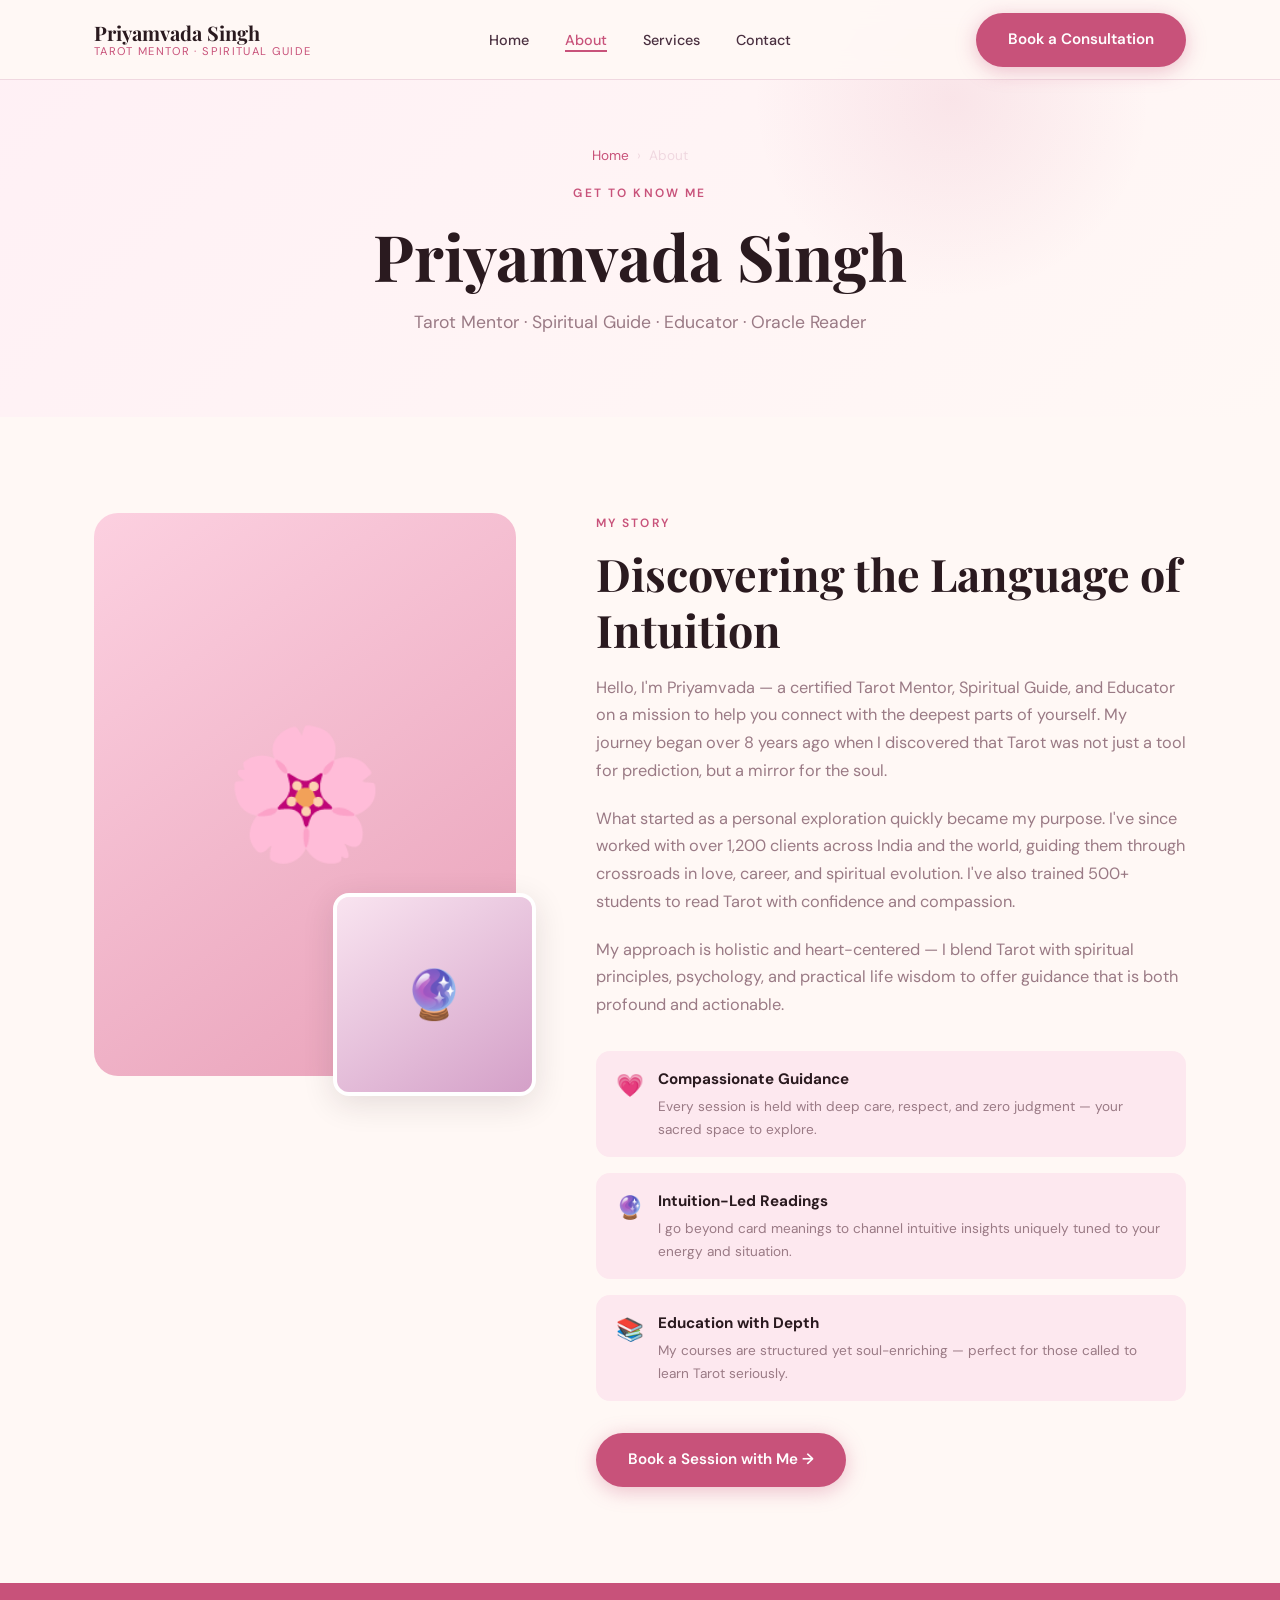
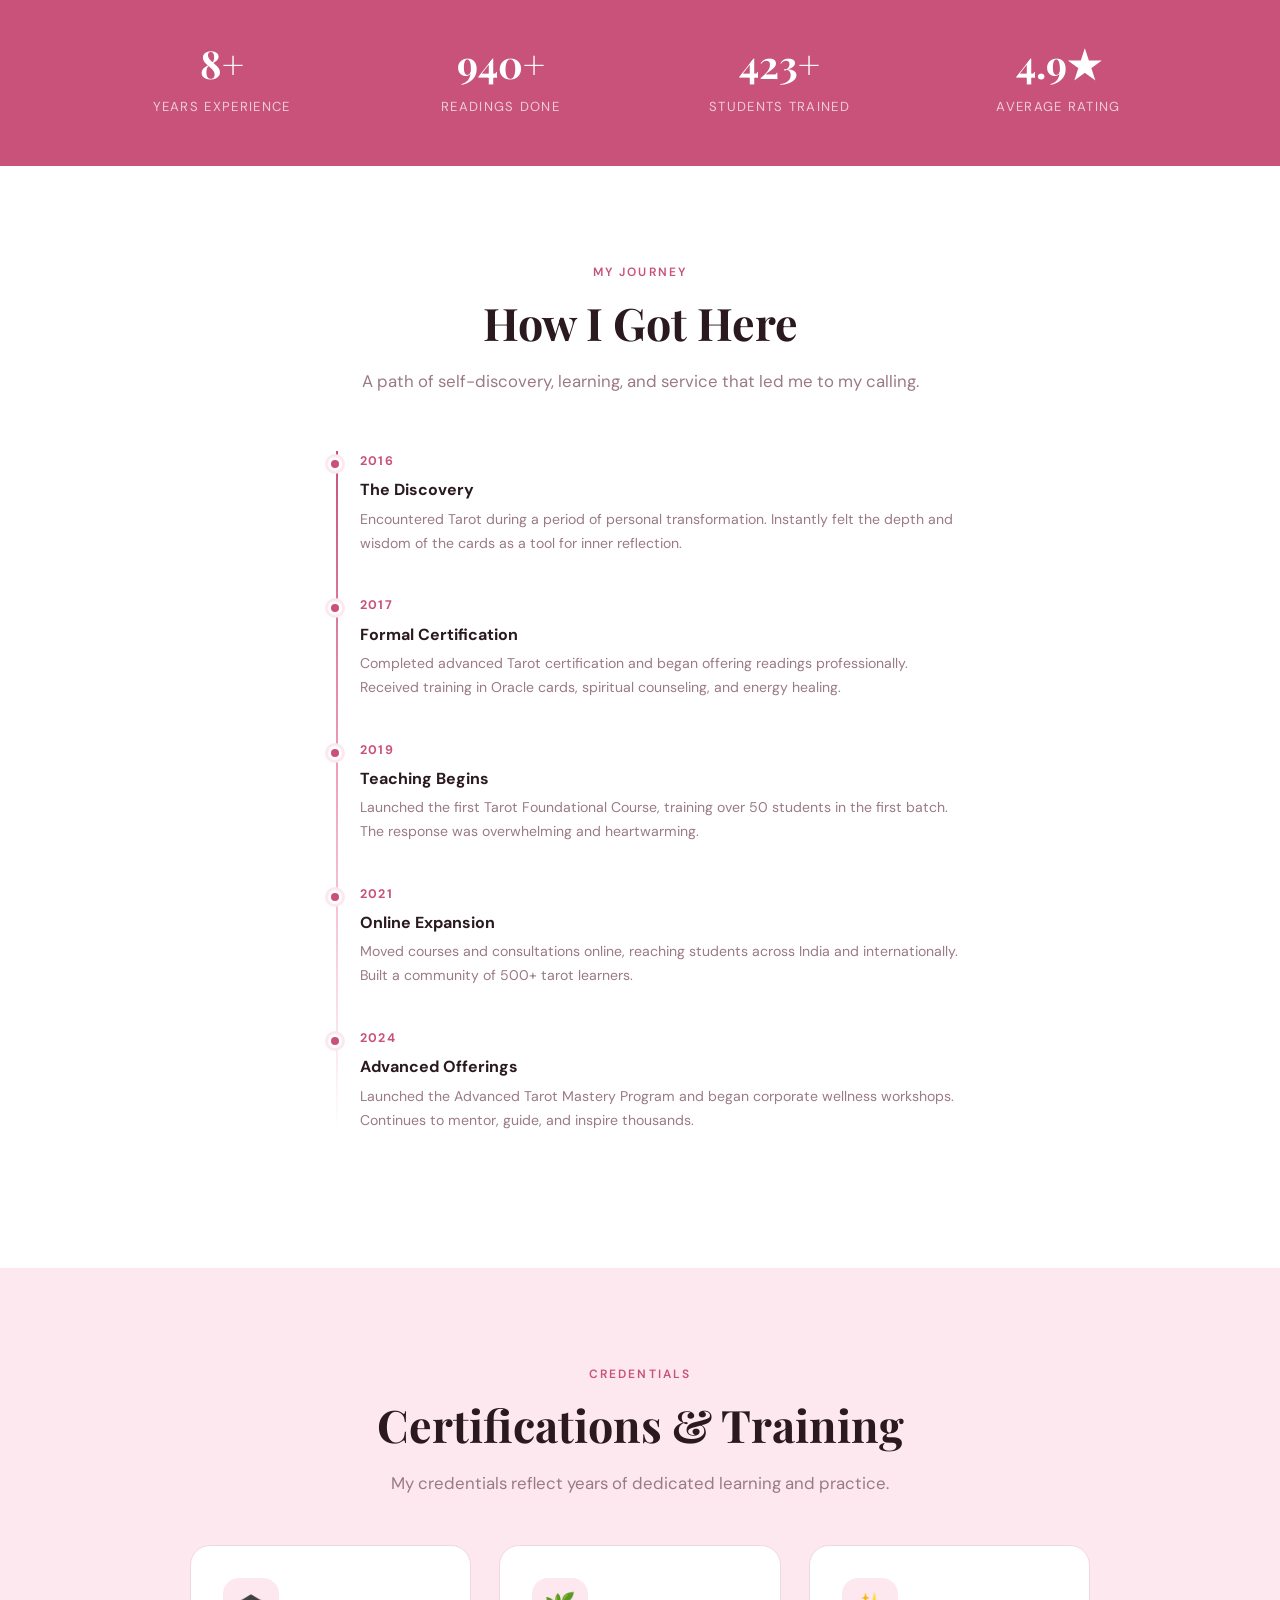
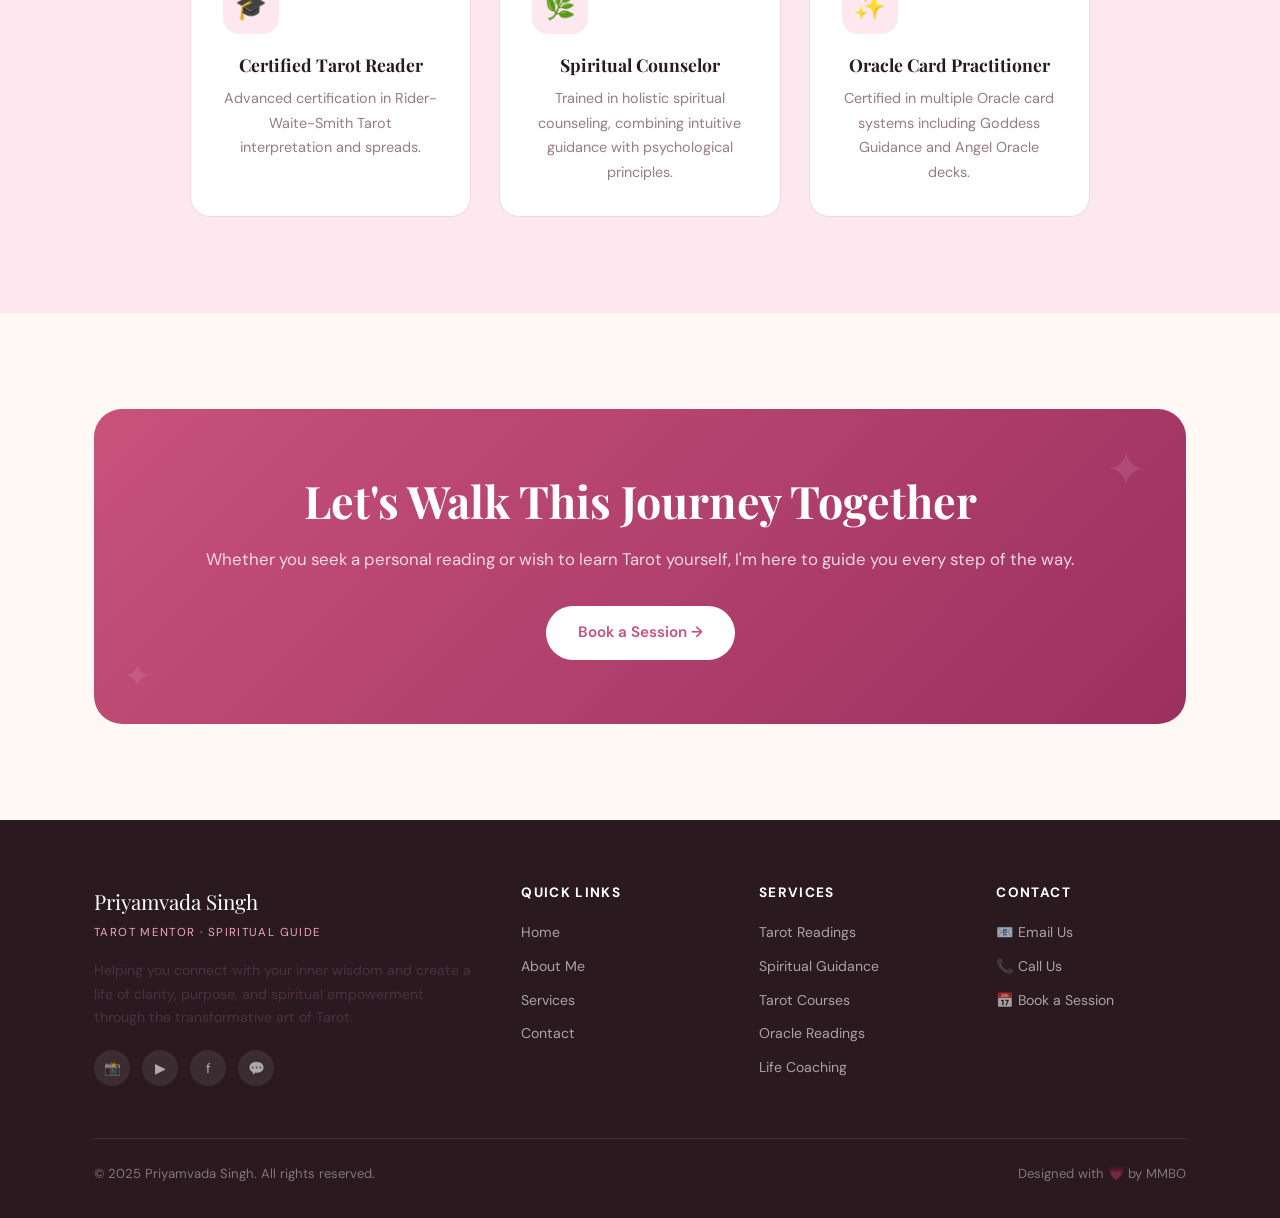
==== about.html @ e2b1d57c "first commit" ====
<!DOCTYPE html>
<html lang="en">
<head>
  <meta charset="UTF-8" />
  <meta name="viewport" content="width=device-width, initial-scale=1.0" />
  <title>About | Priyamvada Singh</title>
  <meta name="description" content="Learn about Priyamvada Singh — Tarot Mentor, Spiritual Guide, and Educator with 8+ years of experience." />
  <link rel="stylesheet" href="css/style.css" />
</head>
<body>

<!-- NAVBAR -->
<nav class="navbar">
  <div class="container">
    <div class="nav-inner">
      <a href="index.html" class="nav-logo">
        <span class="logo-name">Priyamvada Singh</span>
        <span class="logo-tagline">Tarot Mentor · Spiritual Guide</span>
      </a>
      <ul class="nav-links">
        <li><a href="index.html">Home</a></li>
        <li><a href="about.html" class="active">About</a></li>
        <li><a href="services.html">Services</a></li>
        <li><a href="contact.html">Contact</a></li>
      </ul>
      <a href="contact.html" class="btn btn-primary nav-cta">Book a Consultation</a>
      <button class="hamburger" aria-label="Menu">
        <span></span><span></span><span></span>
      </button>
    </div>
  </div>
</nav>

<!-- PAGE HERO -->
<section class="page-hero">
  <div class="container">
    <div class="breadcrumb">
      <a href="index.html">Home</a>
      <span>›</span>
      <span>About</span>
    </div>
    <span class="eyebrow">Get to Know Me</span>
    <h1>Priyamvada Singh</h1>
    <p style="color:var(--text-muted);font-size:1.1rem;max-width:520px;margin:12px auto 0;">Tarot Mentor · Spiritual Guide · Educator · Oracle Reader</p>
  </div>
</section>

<!-- ABOUT INTRO -->
<section class="section-pad">
  <div class="container">
    <div class="about-intro-grid">
      <div class="about-img-stack">
        <div class="about-img-big">
          <div style="width:100%;height:100%;background:linear-gradient(145deg,#fcd0e0,#e8a0b8);display:flex;align-items:center;justify-content:center;font-size:8rem;">🌸</div>
        </div>
        <div class="about-img-sm">
          <div style="width:100%;height:100%;background:linear-gradient(145deg,#f9e4f0,#d4a0c8);display:flex;align-items:center;justify-content:center;font-size:3rem;">🔮</div>
        </div>
      </div>
      <div class="about-intro-content">
        <span class="eyebrow">My Story</span>
        <h2 class="section-title">Discovering the Language of Intuition</h2>
        <p>Hello, I'm Priyamvada — a certified Tarot Mentor, Spiritual Guide, and Educator on a mission to help you connect with the deepest parts of yourself. My journey began over 8 years ago when I discovered that Tarot was not just a tool for prediction, but a mirror for the soul.</p>
        <p>What started as a personal exploration quickly became my purpose. I've since worked with over 1,200 clients across India and the world, guiding them through crossroads in love, career, and spiritual evolution. I've also trained 500+ students to read Tarot with confidence and compassion.</p>
        <p>My approach is holistic and heart-centered — I blend Tarot with spiritual principles, psychology, and practical life wisdom to offer guidance that is both profound and actionable.</p>
        <div class="values-list">
          <div class="value-item">
            <div class="value-icon">💗</div>
            <div>
              <div class="value-title">Compassionate Guidance</div>
              <div class="value-desc">Every session is held with deep care, respect, and zero judgment — your sacred space to explore.</div>
            </div>
          </div>
          <div class="value-item">
            <div class="value-icon">🔮</div>
            <div>
              <div class="value-title">Intuition-Led Readings</div>
              <div class="value-desc">I go beyond card meanings to channel intuitive insights uniquely tuned to your energy and situation.</div>
            </div>
          </div>
          <div class="value-item">
            <div class="value-icon">📚</div>
            <div>
              <div class="value-title">Education with Depth</div>
              <div class="value-desc">My courses are structured yet soul-enriching — perfect for those called to learn Tarot seriously.</div>
            </div>
          </div>
        </div>
        <a href="contact.html" class="btn btn-primary">Book a Session with Me →</a>
      </div>
    </div>
  </div>
</section>

<!-- STATS -->
<section class="section-pad-sm" style="background:var(--rose);padding:48px 0;">
  <div class="container">
    <div style="display:grid;grid-template-columns:repeat(4,1fr);gap:24px;text-align:center;">
      <div>
        <div style="font-family:'Playfair Display',serif;font-size:2.4rem;font-weight:700;color:#fff;"><span data-target="8" data-suffix="+">8+</span></div>
        <div style="font-size:0.82rem;letter-spacing:0.1em;text-transform:uppercase;color:rgba(255,255,255,0.7);">Years Experience</div>
      </div>
      <div>
        <div style="font-family:'Playfair Display',serif;font-size:2.4rem;font-weight:700;color:#fff;"><span data-target="1200" data-suffix="+">1200+</span></div>
        <div style="font-size:0.82rem;letter-spacing:0.1em;text-transform:uppercase;color:rgba(255,255,255,0.7);">Readings Done</div>
      </div>
      <div>
        <div style="font-family:'Playfair Display',serif;font-size:2.4rem;font-weight:700;color:#fff;"><span data-target="500" data-suffix="+">500+</span></div>
        <div style="font-size:0.82rem;letter-spacing:0.1em;text-transform:uppercase;color:rgba(255,255,255,0.7);">Students Trained</div>
      </div>
      <div>
        <div style="font-family:'Playfair Display',serif;font-size:2.4rem;font-weight:700;color:#fff;"><span data-target="4" data-suffix=".9★">4.9★</span></div>
        <div style="font-size:0.82rem;letter-spacing:0.1em;text-transform:uppercase;color:rgba(255,255,255,0.7);">Average Rating</div>
      </div>
    </div>
  </div>
</section>

<!-- JOURNEY TIMELINE -->
<section class="section-pad journey-section">
  <div class="container">
    <div class="text-center" style="margin-bottom:56px;">
      <span class="eyebrow">My Journey</span>
      <h2 class="section-title">How I Got Here</h2>
      <p class="section-subtitle">A path of self-discovery, learning, and service that led me to my calling.</p>
    </div>
    <div style="max-width:640px;margin:0 auto;">
      <div class="timeline">
        <div class="tl-item">
          <div class="tl-dot"></div>
          <div class="tl-year">2016</div>
          <div class="tl-title">The Discovery</div>
          <div class="tl-desc">Encountered Tarot during a period of personal transformation. Instantly felt the depth and wisdom of the cards as a tool for inner reflection.</div>
        </div>
        <div class="tl-item">
          <div class="tl-dot"></div>
          <div class="tl-year">2017</div>
          <div class="tl-title">Formal Certification</div>
          <div class="tl-desc">Completed advanced Tarot certification and began offering readings professionally. Received training in Oracle cards, spiritual counseling, and energy healing.</div>
        </div>
        <div class="tl-item">
          <div class="tl-dot"></div>
          <div class="tl-year">2019</div>
          <div class="tl-title">Teaching Begins</div>
          <div class="tl-desc">Launched the first Tarot Foundational Course, training over 50 students in the first batch. The response was overwhelming and heartwarming.</div>
        </div>
        <div class="tl-item">
          <div class="tl-dot"></div>
          <div class="tl-year">2021</div>
          <div class="tl-title">Online Expansion</div>
          <div class="tl-desc">Moved courses and consultations online, reaching students across India and internationally. Built a community of 500+ tarot learners.</div>
        </div>
        <div class="tl-item">
          <div class="tl-dot"></div>
          <div class="tl-year">2024</div>
          <div class="tl-title">Advanced Offerings</div>
          <div class="tl-desc">Launched the Advanced Tarot Mastery Program and began corporate wellness workshops. Continues to mentor, guide, and inspire thousands.</div>
        </div>
      </div>
    </div>
  </div>
</section>

<!-- CERTIFICATIONS -->
<section class="section-pad" style="background:var(--rose-pale);">
  <div class="container text-center">
    <span class="eyebrow">Credentials</span>
    <h2 class="section-title">Certifications &amp; Training</h2>
    <p class="section-subtitle">My credentials reflect years of dedicated learning and practice.</p>
    <div class="cards-grid" style="max-width:900px;margin:0 auto;">
      <div class="card">
        <div class="card-icon">🎓</div>
        <h3>Certified Tarot Reader</h3>
        <p>Advanced certification in Rider-Waite-Smith Tarot interpretation and spreads.</p>
      </div>
      <div class="card">
        <div class="card-icon">🌿</div>
        <h3>Spiritual Counselor</h3>
        <p>Trained in holistic spiritual counseling, combining intuitive guidance with psychological principles.</p>
      </div>
      <div class="card">
        <div class="card-icon">✨</div>
        <h3>Oracle Card Practitioner</h3>
        <p>Certified in multiple Oracle card systems including Goddess Guidance and Angel Oracle decks.</p>
      </div>
    </div>
  </div>
</section>

<!-- CTA -->
<section class="section-pad">
  <div class="container">
    <div class="cta-banner">
      <h2>Let's Walk This Journey Together</h2>
      <p>Whether you seek a personal reading or wish to learn Tarot yourself, I'm here to guide you every step of the way.</p>
      <a href="contact.html" class="btn btn-white">Book a Session →</a>
    </div>
  </div>
</section>

<!-- FOOTER -->
<footer class="footer">
  <div class="container">
    <div class="footer-grid">
      <div class="footer-brand">
        <span class="logo-name">Priyamvada Singh</span>
        <span class="logo-tagline">Tarot Mentor · Spiritual Guide</span>
        <p>Helping you connect with your inner wisdom and create a life of clarity, purpose, and spiritual empowerment through the transformative art of Tarot.</p>
        <div class="social-links">
          <a href="#" title="Instagram">📸</a>
          <a href="#" title="YouTube">▶</a>
          <a href="#" title="Facebook">f</a>
          <a href="#" title="WhatsApp">💬</a>
        </div>
      </div>
      <div class="footer-col">
        <h4>Quick Links</h4>
        <a href="index.html">Home</a>
        <a href="about.html">About Me</a>
        <a href="services.html">Services</a>
        <a href="contact.html">Contact</a>
      </div>
      <div class="footer-col">
        <h4>Services</h4>
        <a href="services.html">Tarot Readings</a>
        <a href="services.html">Spiritual Guidance</a>
        <a href="services.html">Tarot Courses</a>
        <a href="services.html">Oracle Readings</a>
        <a href="services.html">Life Coaching</a>
      </div>
      <div class="footer-col">
        <h4>Contact</h4>
        <a href="mailto:priyamvada@example.com">📧 Email Us</a>
        <a href="tel:+919999999999">📞 Call Us</a>
        <a href="contact.html">📅 Book a Session</a>
      </div>
    </div>
    <div class="footer-bottom">
      <span>© 2025 Priyamvada Singh. All rights reserved.</span>
      <span>Designed with 💗 by MMBO</span>
    </div>
  </div>
</footer>

<script src="js/main.js"></script>
</body>
</html>
---- css/style.css ----
/* ===========================
   PRIYAMVADA SINGH - MAIN CSS
   =========================== */

@import url('https://fonts.googleapis.com/css2?family=Playfair+Display:ital,wght@0,400;0,600;0,700;1,400&family=DM+Sans:wght@300;400;500;600&display=swap');

:root {
  --rose: #C8527A;
  --rose-light: #F0A5BC;
  --rose-pale: #FDE8EF;
  --cream: #FFF8F5;
  --gold: #C9A96E;
  --dark: #2A1A1F;
  --text: #4A3040;
  --text-muted: #9A7A85;
  --white: #FFFFFF;
  --border: #F0D8E0;
  --nav-h: 80px;
}

*, *::before, *::after { box-sizing: border-box; margin: 0; padding: 0; }

html { scroll-behavior: smooth; font-size: 16px; }

body {
  font-family: 'DM Sans', sans-serif;
  color: var(--text);
  background: var(--cream);
  line-height: 1.7;
}

/* ---- TYPOGRAPHY ---- */
h1, h2, h3, h4 {
  font-family: 'Playfair Display', serif;
  color: var(--dark);
  line-height: 1.25;
}
h1 { font-size: clamp(2.4rem, 5vw, 4rem); }
h2 { font-size: clamp(1.8rem, 3.5vw, 2.8rem); }
h3 { font-size: clamp(1.2rem, 2vw, 1.5rem); }

p { font-size: 1rem; color: var(--text); }

a { text-decoration: none; color: inherit; }
ul { list-style: none; }
img { max-width: 100%; display: block; }

/* ---- UTILITIES ---- */
.container { max-width: 1140px; margin: 0 auto; padding: 0 24px; }
.section-pad { padding: 96px 0; }
.section-pad-sm { padding: 64px 0; }
.text-center { text-align: center; }
.text-rose { color: var(--rose); }
.text-gold { color: var(--gold); }

.eyebrow {
  font-family: 'DM Sans', sans-serif;
  font-size: 0.75rem;
  font-weight: 600;
  letter-spacing: 0.18em;
  text-transform: uppercase;
  color: var(--rose);
  margin-bottom: 12px;
  display: block;
}

.section-title { margin-bottom: 16px; }
.section-subtitle {
  font-size: 1.05rem;
  color: var(--text-muted);
  max-width: 560px;
  margin: 0 auto 48px;
}

/* ---- BUTTONS ---- */
.btn {
  display: inline-flex;
  align-items: center;
  gap: 8px;
  padding: 14px 32px;
  border-radius: 50px;
  font-family: 'DM Sans', sans-serif;
  font-weight: 600;
  font-size: 0.95rem;
  transition: all 0.3s ease;
  cursor: pointer;
  border: none;
}
.btn-primary {
  background: var(--rose);
  color: var(--white);
  box-shadow: 0 4px 20px rgba(200,82,122,0.35);
}
.btn-primary:hover {
  background: #b04068;
  transform: translateY(-2px);
  box-shadow: 0 8px 28px rgba(200,82,122,0.4);
}
.btn-outline {
  background: transparent;
  color: var(--rose);
  border: 2px solid var(--rose);
}
.btn-outline:hover {
  background: var(--rose);
  color: var(--white);
}
.btn-white {
  background: var(--white);
  color: var(--rose);
}
.btn-white:hover {
  background: var(--rose-pale);
}

/* ---- NAVBAR ---- */
.navbar {
  position: fixed;
  top: 0; left: 0; right: 0;
  z-index: 1000;
  height: var(--nav-h);
  background: rgba(255,248,245,0.95);
  backdrop-filter: blur(12px);
  border-bottom: 1px solid var(--border);
  transition: box-shadow 0.3s;
}
.navbar.scrolled { box-shadow: 0 4px 24px rgba(42,26,31,0.08); }
.nav-inner {
  display: flex;
  align-items: center;
  justify-content: space-between;
  height: var(--nav-h);
}
.nav-logo {
  display: flex;
  flex-direction: column;
  line-height: 1.2;
}
.nav-logo .logo-name {
  font-family: 'Playfair Display', serif;
  font-size: 1.25rem;
  font-weight: 700;
  color: var(--dark);
}
.nav-logo .logo-tagline {
  font-size: 0.7rem;
  letter-spacing: 0.12em;
  text-transform: uppercase;
  color: var(--rose);
}
.nav-links {
  display: flex;
  align-items: center;
  gap: 36px;
}
.nav-links a {
  font-size: 0.9rem;
  font-weight: 500;
  color: var(--text);
  transition: color 0.2s;
  position: relative;
}
.nav-links a::after {
  content: '';
  position: absolute;
  bottom: -3px; left: 0;
  width: 0; height: 2px;
  background: var(--rose);
  transition: width 0.3s;
}
.nav-links a:hover,
.nav-links a.active { color: var(--rose); }
.nav-links a:hover::after,
.nav-links a.active::after { width: 100%; }
.nav-cta { margin-left: 8px; }

.hamburger {
  display: none;
  flex-direction: column;
  gap: 5px;
  cursor: pointer;
  padding: 4px;
}
.hamburger span {
  display: block;
  width: 24px;
  height: 2px;
  background: var(--dark);
  border-radius: 2px;
  transition: all 0.3s;
}

/* ---- HERO (HOME) ---- */
.hero {
  min-height: 100vh;
  display: flex;
  align-items: center;
  padding-top: var(--nav-h);
  background: linear-gradient(135deg, #FFF0F5 0%, var(--cream) 60%, #FEF3E8 100%);
  position: relative;
  overflow: hidden;
}
.hero::before {
  content: '';
  position: absolute;
  width: 600px; height: 600px;
  border-radius: 50%;
  background: radial-gradient(circle, rgba(200,82,122,0.08) 0%, transparent 70%);
  top: -100px; right: -100px;
  pointer-events: none;
}
.hero-grid {
  display: grid;
  grid-template-columns: 1fr 1fr;
  gap: 64px;
  align-items: center;
}
.hero-badge {
  display: inline-flex;
  align-items: center;
  gap: 8px;
  padding: 6px 16px;
  background: var(--rose-pale);
  border-radius: 50px;
  font-size: 0.8rem;
  font-weight: 600;
  color: var(--rose);
  margin-bottom: 24px;
  letter-spacing: 0.05em;
}
.hero-badge .dot {
  width: 6px; height: 6px;
  background: var(--rose);
  border-radius: 50%;
  animation: pulse 2s infinite;
}
@keyframes pulse {
  0%,100%{opacity:1;transform:scale(1)}
  50%{opacity:0.5;transform:scale(1.4)}
}
.hero-title { margin-bottom: 20px; }
.hero-title em {
  font-style: italic;
  color: var(--rose);
}
.hero-sub {
  font-size: 1.1rem;
  color: var(--text-muted);
  margin-bottom: 36px;
  max-width: 480px;
}
.hero-actions {
  display: flex;
  gap: 16px;
  flex-wrap: wrap;
  margin-bottom: 48px;
}
.hero-stats {
  display: flex;
  gap: 40px;
}
.hero-stat .num {
  font-family: 'Playfair Display', serif;
  font-size: 1.8rem;
  font-weight: 700;
  color: var(--dark);
}
.hero-stat .num span { color: var(--rose); }
.hero-stat .lbl {
  font-size: 0.78rem;
  color: var(--text-muted);
  letter-spacing: 0.08em;
  text-transform: uppercase;
}
.hero-img-wrap {
  position: relative;
}
.hero-img-frame {
  border-radius: 40% 60% 60% 40% / 40% 40% 60% 60%;
  overflow: hidden;
  aspect-ratio: 4/5;
  background: linear-gradient(145deg, var(--rose-pale), var(--rose-light));
  box-shadow: 0 24px 64px rgba(200,82,122,0.2);
}
.hero-img-frame img {
  width: 100%; height: 100%;
  object-fit: cover;
  border-radius: inherit;
}
.hero-float {
  position: absolute;
  background: var(--white);
  border-radius: 16px;
  padding: 14px 18px;
  box-shadow: 0 8px 32px rgba(42,26,31,0.12);
  display: flex;
  align-items: center;
  gap: 10px;
}
.hero-float.fl-1 { bottom: 60px; left: -30px; }
.hero-float.fl-2 { top: 60px; right: -20px; }
.hero-float .fi { font-size: 1.5rem; }
.hero-float .ft { font-size: 0.8rem; font-weight: 600; color: var(--dark); }
.hero-float .fs { font-size: 0.72rem; color: var(--text-muted); }

/* ---- SERVICES STRIP ---- */
.services-strip {
  padding: 24px 0;
  background: var(--rose);
  overflow: hidden;
}
.strip-inner {
  display: flex;
  gap: 48px;
  animation: marquee 20s linear infinite;
  white-space: nowrap;
}
.strip-item {
  display: inline-flex;
  align-items: center;
  gap: 12px;
  color: rgba(255,255,255,0.85);
  font-size: 0.9rem;
  font-weight: 500;
  letter-spacing: 0.06em;
}
.strip-item .star { color: var(--rose-pale); }
@keyframes marquee {
  0% { transform: translateX(0); }
  100% { transform: translateX(-50%); }
}

/* ---- ABOUT SECTION (homepage) ---- */
.about-home-grid {
  display: grid;
  grid-template-columns: 1fr 1fr;
  gap: 80px;
  align-items: center;
}
.about-home-img {
  position: relative;
}
.about-img-main {
  border-radius: 24px;
  overflow: hidden;
  aspect-ratio: 3/4;
  background: var(--rose-pale);
}
.about-img-main img { width:100%;height:100%;object-fit:cover; }
.about-card {
  position: absolute;
  bottom: -24px;
  right: -24px;
  background: var(--white);
  border-radius: 20px;
  padding: 20px 24px;
  box-shadow: 0 12px 40px rgba(42,26,31,0.1);
  text-align: center;
}
.about-card .ac-num {
  font-family: 'Playfair Display', serif;
  font-size: 2rem;
  font-weight: 700;
  color: var(--rose);
  display: block;
}
.about-card .ac-txt { font-size: 0.75rem; color: var(--text-muted); }
.about-home-content .eyebrow { margin-bottom: 8px; }
.about-home-content p { margin-bottom: 20px; color: var(--text-muted); font-size: 1.02rem; }
.skills-list { display: flex; flex-wrap: wrap; gap: 10px; margin: 24px 0; }
.skill-tag {
  padding: 6px 16px;
  background: var(--rose-pale);
  color: var(--rose);
  border-radius: 50px;
  font-size: 0.82rem;
  font-weight: 600;
}

/* ---- CARD GRID ---- */
.cards-grid {
  display: grid;
  grid-template-columns: repeat(3, 1fr);
  gap: 28px;
}
.card {
  background: var(--white);
  border-radius: 20px;
  padding: 32px;
  border: 1px solid var(--border);
  transition: all 0.3s;
}
.card:hover {
  transform: translateY(-6px);
  box-shadow: 0 16px 48px rgba(200,82,122,0.12);
  border-color: var(--rose-light);
}
.card-icon {
  width: 56px; height: 56px;
  background: var(--rose-pale);
  border-radius: 16px;
  display: flex;
  align-items: center;
  justify-content: center;
  font-size: 1.6rem;
  margin-bottom: 20px;
}
.card h3 { font-size: 1.1rem; margin-bottom: 10px; }
.card p { font-size: 0.9rem; color: var(--text-muted); }

/* ---- TESTIMONIALS ---- */
.testimonials-bg {
  background: linear-gradient(135deg, #2A1A1F 0%, #3D1F2D 100%);
}
.testimonials-bg .eyebrow { color: var(--rose-light); }
.testimonials-bg .section-title { color: var(--white); }
.testimonials-bg .section-subtitle { color: rgba(255,255,255,0.5); }
.testi-grid { display: grid; grid-template-columns: repeat(3,1fr); gap: 24px; }
.testi-card {
  background: rgba(255,255,255,0.06);
  border: 1px solid rgba(255,255,255,0.1);
  border-radius: 20px;
  padding: 28px;
}
.testi-stars { color: var(--gold); font-size: 0.9rem; margin-bottom: 14px; }
.testi-text {
  font-size: 0.95rem;
  color: rgba(255,255,255,0.8);
  line-height: 1.7;
  margin-bottom: 20px;
  font-style: italic;
}
.testi-author { display: flex; align-items: center; gap: 12px; }
.testi-avatar {
  width: 44px; height: 44px;
  border-radius: 50%;
  background: var(--rose);
  display: flex; align-items: center; justify-content: center;
  font-weight: 700; color: var(--white); font-size: 0.9rem;
}
.testi-name { font-weight: 600; color: var(--white); font-size: 0.9rem; }
.testi-loc { font-size: 0.78rem; color: rgba(255,255,255,0.4); }

/* ---- CTA BANNER ---- */
.cta-banner {
  background: linear-gradient(135deg, var(--rose) 0%, #9B3060 100%);
  border-radius: 28px;
  padding: 64px 48px;
  text-align: center;
  position: relative;
  overflow: hidden;
}
.cta-banner::before {
  content:'✦';
  position:absolute;
  top:20px;right:40px;
  font-size:3rem;
  color:rgba(255,255,255,0.1);
}
.cta-banner::after {
  content:'✦';
  position:absolute;
  bottom:20px;left:30px;
  font-size:2rem;
  color:rgba(255,255,255,0.1);
}
.cta-banner h2 { color: var(--white); margin-bottom: 16px; }
.cta-banner p { color: rgba(255,255,255,0.8); margin-bottom: 32px; font-size: 1.05rem; }

/* ---- FOOTER ---- */
.footer {
  background: var(--dark);
  color: rgba(255,255,255,0.7);
  padding: 64px 0 32px;
}
.footer-grid {
  display: grid;
  grid-template-columns: 2fr 1fr 1fr 1fr;
  gap: 48px;
  margin-bottom: 48px;
}
.footer-brand .logo-name { font-family: 'Playfair Display', serif; font-size: 1.3rem; color: var(--white); display: block; margin-bottom: 4px; }
.footer-brand .logo-tagline { font-size: 0.72rem; letter-spacing: 0.12em; text-transform: uppercase; color: var(--rose-light); display: block; margin-bottom: 16px; }
.footer-brand p { font-size: 0.88rem; line-height: 1.7; margin-bottom: 20px; }
.social-links { display: flex; gap: 12px; }
.social-links a {
  width: 36px; height: 36px;
  border-radius: 50%;
  background: rgba(255,255,255,0.08);
  display: flex; align-items: center; justify-content: center;
  font-size: 0.85rem;
  color: rgba(255,255,255,0.6);
  transition: all 0.2s;
}
.social-links a:hover { background: var(--rose); color: var(--white); }
.footer-col h4 { font-family: 'DM Sans', sans-serif; font-size: 0.85rem; font-weight: 700; letter-spacing: 0.1em; text-transform: uppercase; color: var(--white); margin-bottom: 20px; }
.footer-col a { display: block; font-size: 0.88rem; color: rgba(255,255,255,0.6); margin-bottom: 10px; transition: color 0.2s; }
.footer-col a:hover { color: var(--rose-light); }
.footer-bottom {
  border-top: 1px solid rgba(255,255,255,0.1);
  padding-top: 24px;
  display: flex;
  justify-content: space-between;
  align-items: center;
  font-size: 0.82rem;
  color: rgba(255,255,255,0.4);
}

/* ---- PAGE HERO (inner pages) ---- */
.page-hero {
  background: linear-gradient(135deg, #FFF0F5 0%, var(--cream) 100%);
  padding: calc(var(--nav-h) + 64px) 0 80px;
  text-align: center;
  position: relative;
  overflow: hidden;
}
.page-hero::before {
  content:'';
  position:absolute;
  width:400px;height:400px;
  border-radius:50%;
  background:radial-gradient(circle,rgba(200,82,122,0.1) 0%,transparent 70%);
  top:-100px;right:10%;
  pointer-events:none;
}
.breadcrumb {
  display: flex;
  align-items: center;
  justify-content: center;
  gap: 8px;
  font-size: 0.85rem;
  color: var(--text-muted);
  margin-bottom: 16px;
}
.breadcrumb a { color: var(--rose); }
.breadcrumb span { color: var(--border); }

/* ---- ABOUT PAGE ---- */
.about-intro-grid {
  display: grid;
  grid-template-columns: 5fr 7fr;
  gap: 80px;
  align-items: start;
}
.about-img-stack { position: relative; }
.about-img-big {
  border-radius: 24px;
  overflow: hidden;
  aspect-ratio: 3/4;
  background: linear-gradient(145deg, var(--rose-pale), var(--rose-light));
}
.about-img-big img { width:100%;height:100%;object-fit:cover; }
.about-img-sm {
  position: absolute;
  bottom: -20px; right: -20px;
  width: 48%;
  border-radius: 16px;
  overflow: hidden;
  aspect-ratio: 1;
  border: 4px solid var(--white);
  box-shadow: 0 8px 32px rgba(42,26,31,0.12);
  background: var(--rose-pale);
}
.about-img-sm img { width:100%;height:100%;object-fit:cover; }
.about-intro-content p { color: var(--text-muted); margin-bottom: 20px; font-size: 1.02rem; }
.values-list { margin: 32px 0; display: flex; flex-direction: column; gap: 16px; }
.value-item {
  display: flex;
  align-items: flex-start;
  gap: 14px;
  padding: 16px 20px;
  background: var(--rose-pale);
  border-radius: 14px;
}
.value-icon { font-size: 1.4rem; flex-shrink: 0; }
.value-title { font-weight: 700; font-size: 0.95rem; color: var(--dark); margin-bottom: 2px; }
.value-desc { font-size: 0.85rem; color: var(--text-muted); }

.journey-section { background: var(--white); }
.timeline { position: relative; padding-left: 40px; }
.timeline::before {
  content:'';
  position:absolute;
  left: 16px; top:0; bottom:0;
  width: 2px;
  background: linear-gradient(to bottom, var(--rose), var(--rose-light), transparent);
}
.tl-item { position: relative; margin-bottom: 40px; }
.tl-dot {
  position: absolute;
  left: -32px; top: 6px;
  width: 14px; height: 14px;
  border-radius: 50%;
  background: var(--rose);
  border: 3px solid var(--white);
  box-shadow: 0 0 0 3px var(--rose-pale);
}
.tl-year { font-size: 0.78rem; font-weight: 700; color: var(--rose); letter-spacing: 0.1em; margin-bottom: 4px; }
.tl-title { font-size: 1rem; font-weight: 700; color: var(--dark); margin-bottom: 4px; }
.tl-desc { font-size: 0.88rem; color: var(--text-muted); }

/* ---- SERVICES PAGE ---- */
.services-full-grid { display: grid; grid-template-columns: repeat(2,1fr); gap: 32px; }
.service-card {
  background: var(--white);
  border-radius: 24px;
  padding: 40px;
  border: 1px solid var(--border);
  transition: all 0.3s;
  position: relative;
  overflow: hidden;
}
.service-card::before {
  content:'';
  position:absolute;
  top:0;left:0;right:0;
  height:4px;
  background: linear-gradient(90deg, var(--rose), var(--rose-light));
  transform: scaleX(0);
  transform-origin: left;
  transition: transform 0.3s;
}
.service-card:hover { transform: translateY(-4px); box-shadow: 0 20px 56px rgba(200,82,122,0.12); border-color: var(--rose-light); }
.service-card:hover::before { transform: scaleX(1); }
.service-icon { font-size: 2.4rem; margin-bottom: 20px; }
.service-card h3 { margin-bottom: 12px; font-size: 1.25rem; }
.service-card p { color: var(--text-muted); font-size: 0.95rem; margin-bottom: 20px; }
.service-includes { list-style: none; margin-bottom: 24px; }
.service-includes li {
  font-size: 0.88rem;
  color: var(--text-muted);
  padding: 6px 0;
  border-bottom: 1px solid var(--border);
  display: flex;
  align-items: center;
  gap: 8px;
}
.service-includes li::before { content:'✓'; color: var(--rose); font-weight: 700; }
.service-price { font-family: 'Playfair Display', serif; font-size: 1.4rem; font-weight: 700; color: var(--rose); }

.process-steps { display: grid; grid-template-columns: repeat(4,1fr); gap: 24px; position: relative; }
.process-steps::before {
  content:'';
  position:absolute;
  top:36px;left:10%;right:10%;
  height:2px;
  background: linear-gradient(90deg, var(--rose), var(--rose-light));
  z-index:0;
}
.step { text-align: center; position: relative; z-index:1; }
.step-num {
  width: 72px; height: 72px;
  border-radius: 50%;
  background: var(--white);
  border: 2px solid var(--rose);
  display: flex; align-items: center; justify-content: center;
  font-family: 'Playfair Display', serif;
  font-size: 1.4rem;
  font-weight: 700;
  color: var(--rose);
  margin: 0 auto 20px;
  box-shadow: 0 4px 20px rgba(200,82,122,0.15);
}
.step h4 { font-size: 0.95rem; margin-bottom: 8px; }
.step p { font-size: 0.82rem; color: var(--text-muted); }

/* ---- CONTACT PAGE ---- */
.contact-grid { display: grid; grid-template-columns: 5fr 7fr; gap: 64px; align-items: start; }
.contact-info-card {
  background: linear-gradient(135deg, var(--rose) 0%, #9B3060 100%);
  border-radius: 24px;
  padding: 40px;
  color: var(--white);
}
.contact-info-card h3 { color: var(--white); margin-bottom: 8px; }
.contact-info-card > p { color: rgba(255,255,255,0.7); margin-bottom: 32px; font-size: 0.95rem; }
.contact-item { display: flex; gap: 16px; margin-bottom: 24px; }
.contact-item-icon {
  width: 44px; height: 44px;
  border-radius: 12px;
  background: rgba(255,255,255,0.15);
  display: flex; align-items: center; justify-content: center;
  font-size: 1.1rem;
  flex-shrink: 0;
}
.contact-item-label { font-size: 0.75rem; letter-spacing: 0.1em; text-transform: uppercase; color: rgba(255,255,255,0.5); margin-bottom: 2px; }
.contact-item-val { font-weight: 600; color: var(--white); font-size: 0.95rem; }
.contact-social { margin-top: 32px; }
.contact-social p { color: rgba(255,255,255,0.6); font-size: 0.82rem; margin-bottom: 12px; }
.cs-links { display: flex; gap: 10px; }
.cs-links a {
  width: 38px; height: 38px;
  border-radius: 50%;
  background: rgba(255,255,255,0.15);
  display: flex; align-items: center; justify-content: center;
  font-size: 0.85rem; color: var(--white);
  transition: all 0.2s;
}
.cs-links a:hover { background: var(--white); color: var(--rose); }

.contact-form-wrap {
  background: var(--white);
  border-radius: 24px;
  padding: 40px;
  box-shadow: 0 8px 40px rgba(42,26,31,0.06);
}
.contact-form-wrap h3 { margin-bottom: 8px; }
.contact-form-wrap > p { color: var(--text-muted); font-size: 0.92rem; margin-bottom: 28px; }
.form-row { display: grid; grid-template-columns: 1fr 1fr; gap: 20px; }
.form-group { margin-bottom: 20px; }
.form-group label {
  display: block;
  font-size: 0.82rem;
  font-weight: 600;
  color: var(--dark);
  margin-bottom: 8px;
  letter-spacing: 0.04em;
}
.form-group input,
.form-group select,
.form-group textarea {
  width: 100%;
  padding: 12px 16px;
  border: 1.5px solid var(--border);
  border-radius: 12px;
  font-family: 'DM Sans', sans-serif;
  font-size: 0.95rem;
  color: var(--dark);
  background: var(--cream);
  transition: border-color 0.2s;
  outline: none;
  resize: vertical;
}
.form-group input:focus,
.form-group select:focus,
.form-group textarea:focus { border-color: var(--rose); background: var(--white); }
.form-group textarea { min-height: 120px; }
.form-group select { cursor: pointer; }

.faq-section { background: var(--cream); }
.faq-list { max-width: 720px; margin: 0 auto; }
.faq-item {
  background: var(--white);
  border-radius: 16px;
  margin-bottom: 12px;
  border: 1px solid var(--border);
  overflow: hidden;
}
.faq-q {
  width: 100%;
  background: none;
  border: none;
  padding: 20px 24px;
  text-align: left;
  display: flex;
  justify-content: space-between;
  align-items: center;
  cursor: pointer;
  font-family: 'DM Sans', sans-serif;
  font-size: 0.95rem;
  font-weight: 600;
  color: var(--dark);
}
.faq-q .arrow { transition: transform 0.3s; font-size: 0.7rem; color: var(--rose); }
.faq-item.open .faq-q .arrow { transform: rotate(180deg); }
.faq-a {
  max-height: 0;
  overflow: hidden;
  transition: max-height 0.4s ease;
}
.faq-item.open .faq-a { max-height: 200px; }
.faq-a p { padding: 0 24px 20px; font-size: 0.9rem; color: var(--text-muted); }

/* ---- MAP EMBED ---- */
.map-wrap {
  border-radius: 20px;
  overflow: hidden;
  height: 320px;
  background: var(--rose-pale);
  display: flex;
  align-items: center;
  justify-content: center;
  border: 1px solid var(--border);
}
.map-placeholder { text-align: center; color: var(--text-muted); }
.map-placeholder .mi { font-size: 2rem; margin-bottom: 8px; }

/* ---- MOBILE ---- */
@media (max-width: 992px) {
  .cards-grid { grid-template-columns: 1fr 1fr; }
  .hero-grid { grid-template-columns: 1fr; gap: 48px; }
  .hero-img-wrap { order: -1; max-width: 420px; margin: 0 auto; }
  .about-home-grid { grid-template-columns: 1fr; }
  .about-intro-grid { grid-template-columns: 1fr; }
  .footer-grid { grid-template-columns: 1fr 1fr; }
  .services-full-grid { grid-template-columns: 1fr; }
  .contact-grid { grid-template-columns: 1fr; }
  .process-steps { grid-template-columns: repeat(2,1fr); }
  .process-steps::before { display: none; }
  .testi-grid { grid-template-columns: 1fr; }
}
@media (max-width: 768px) {
  .nav-links { display: none; }
  .nav-cta.btn { display: none; }
  .hamburger { display: flex; }
  .nav-links.open { display: flex; flex-direction: column; position: absolute; top: var(--nav-h); left: 0; right: 0; background: var(--white); padding: 20px 24px 32px; border-bottom: 1px solid var(--border); gap: 20px; }
  .cards-grid { grid-template-columns: 1fr; }
  .hero-stats { gap: 24px; }
  .footer-grid { grid-template-columns: 1fr; }
  .form-row { grid-template-columns: 1fr; }
  .cta-banner { padding: 40px 28px; }
  .process-steps { grid-template-columns: 1fr 1fr; }
}
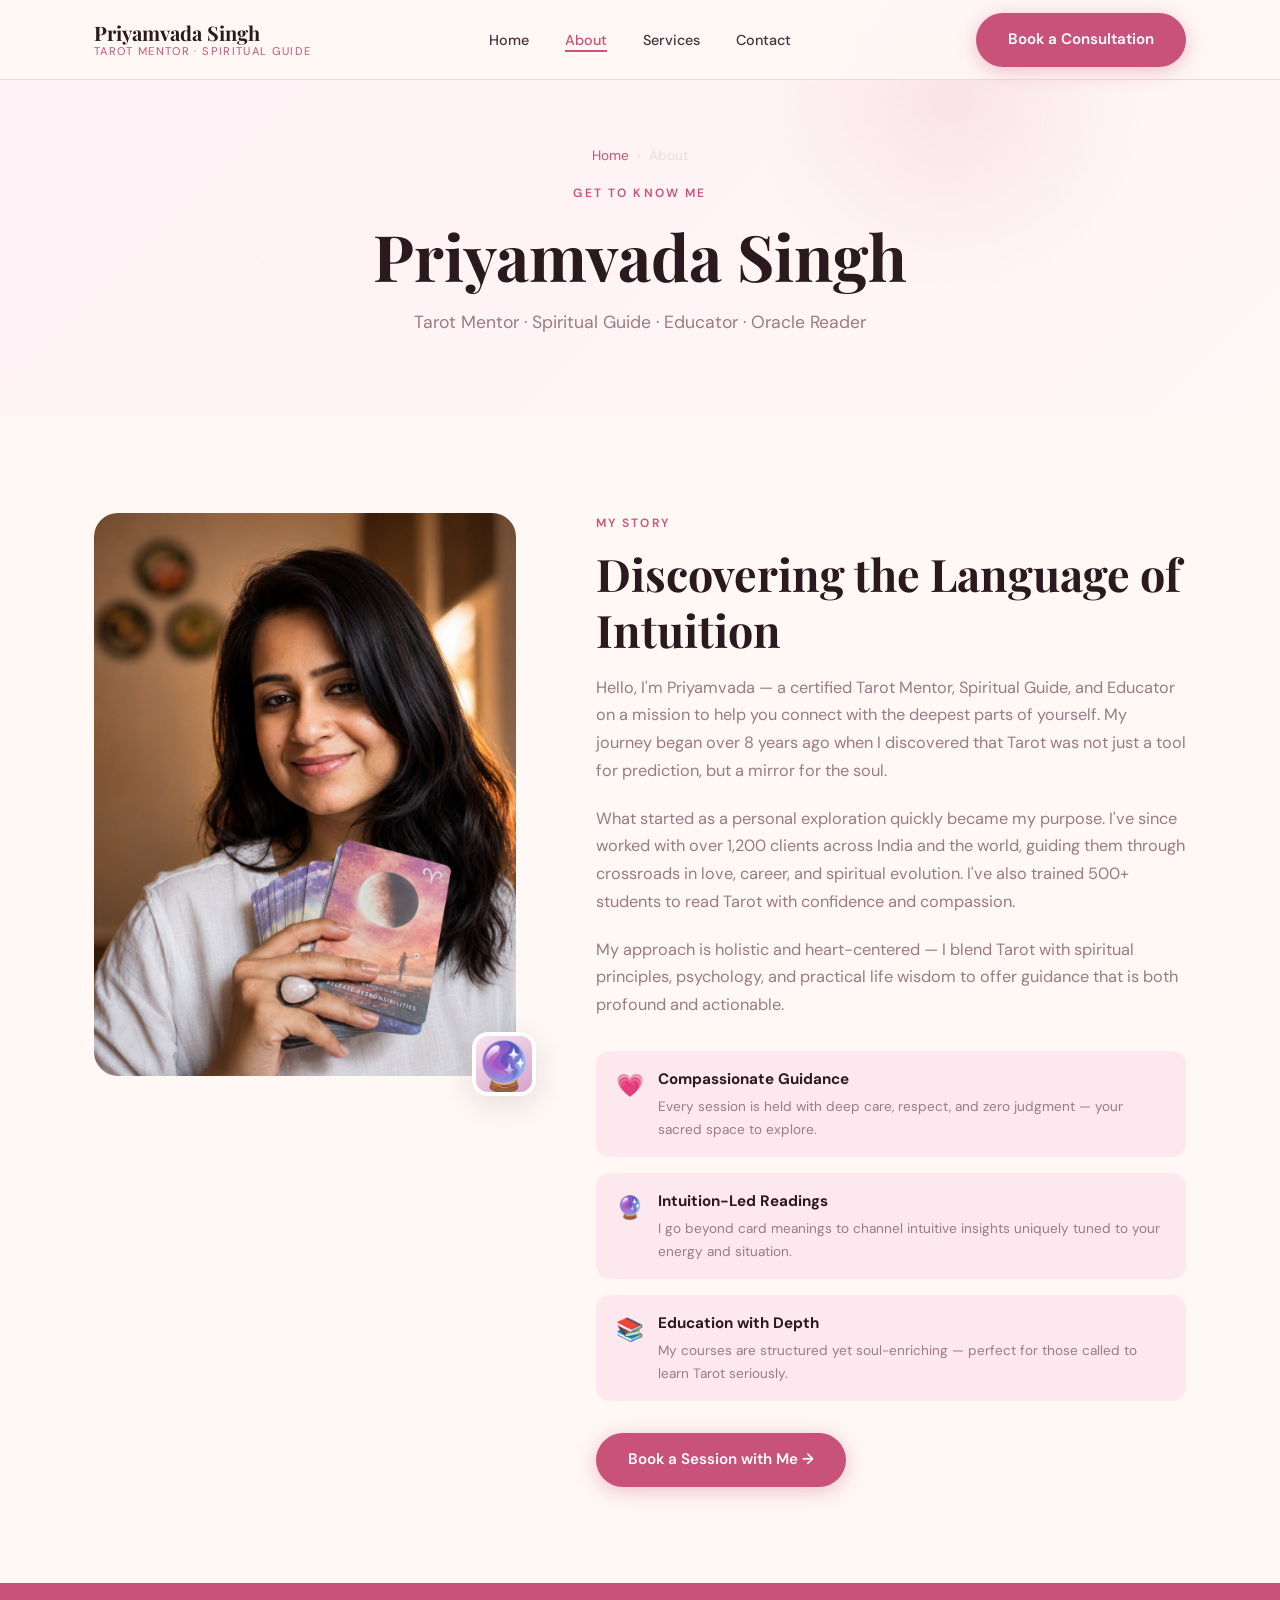
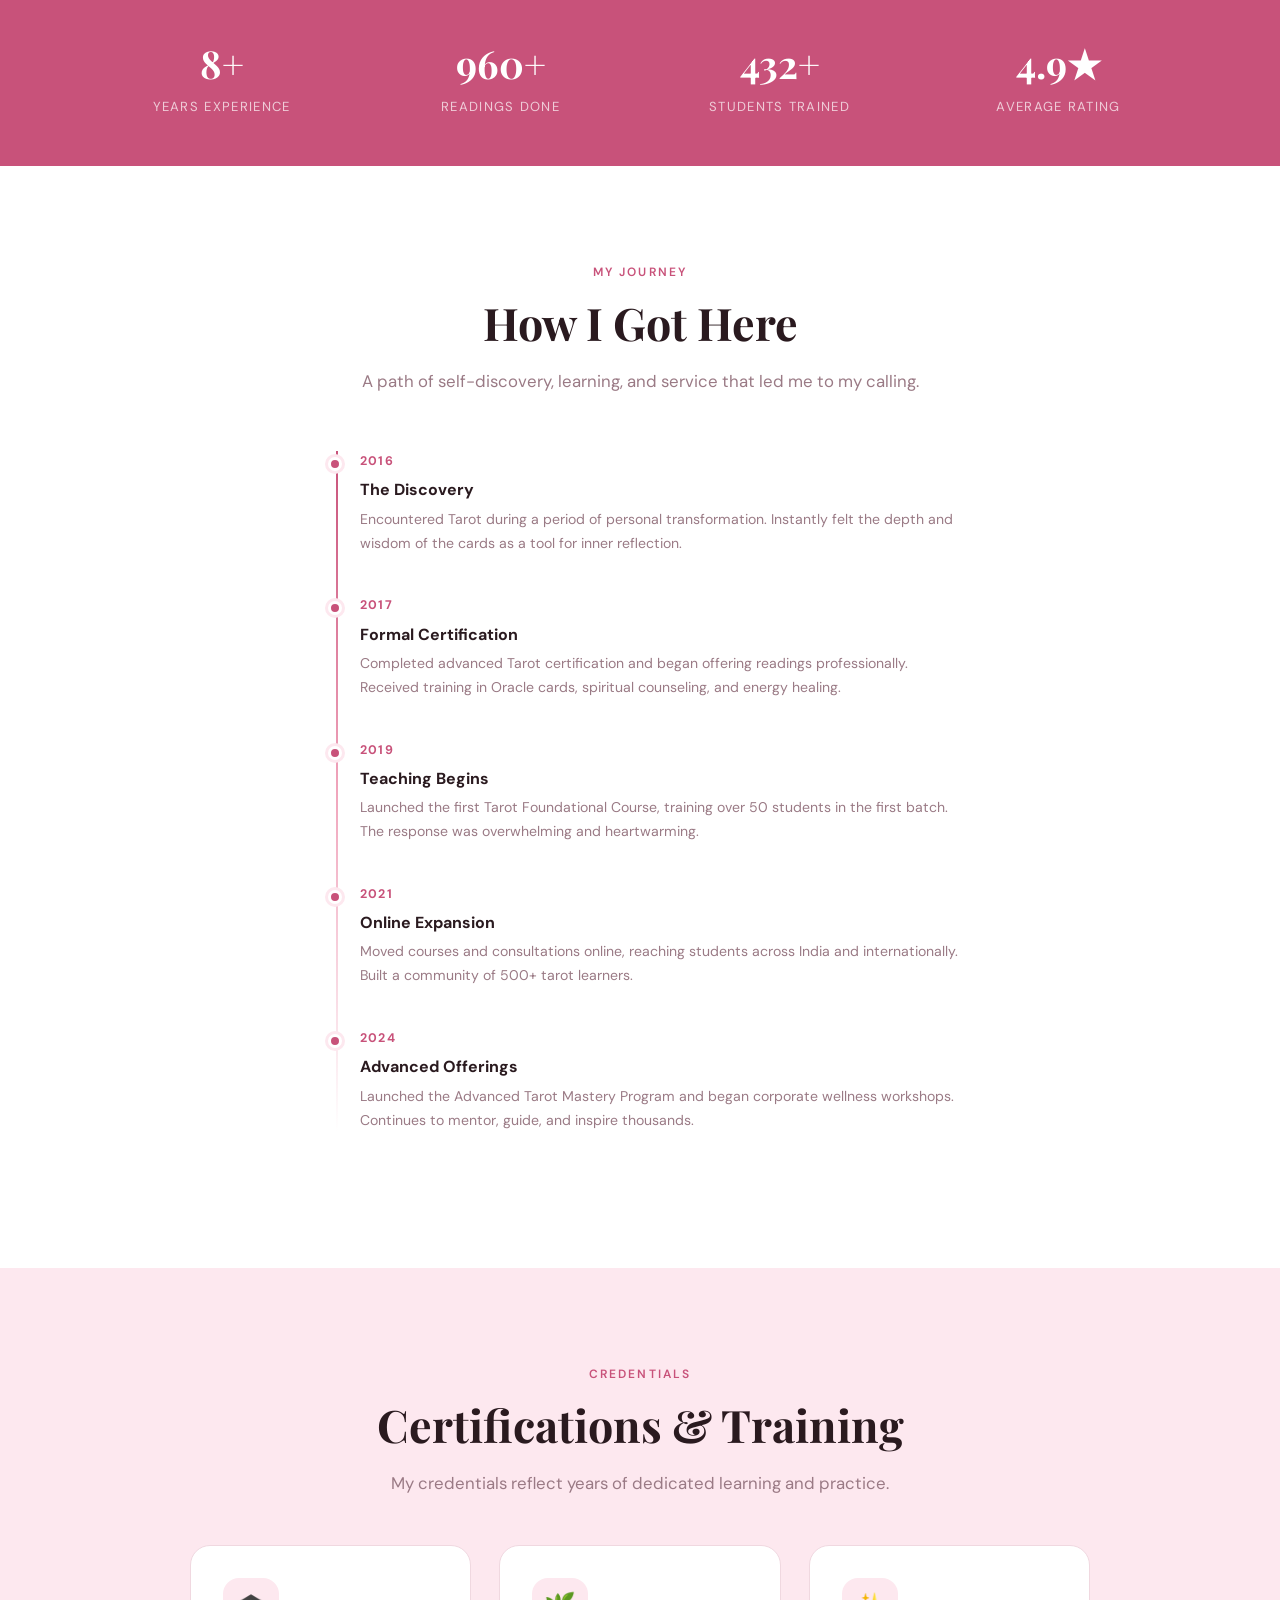
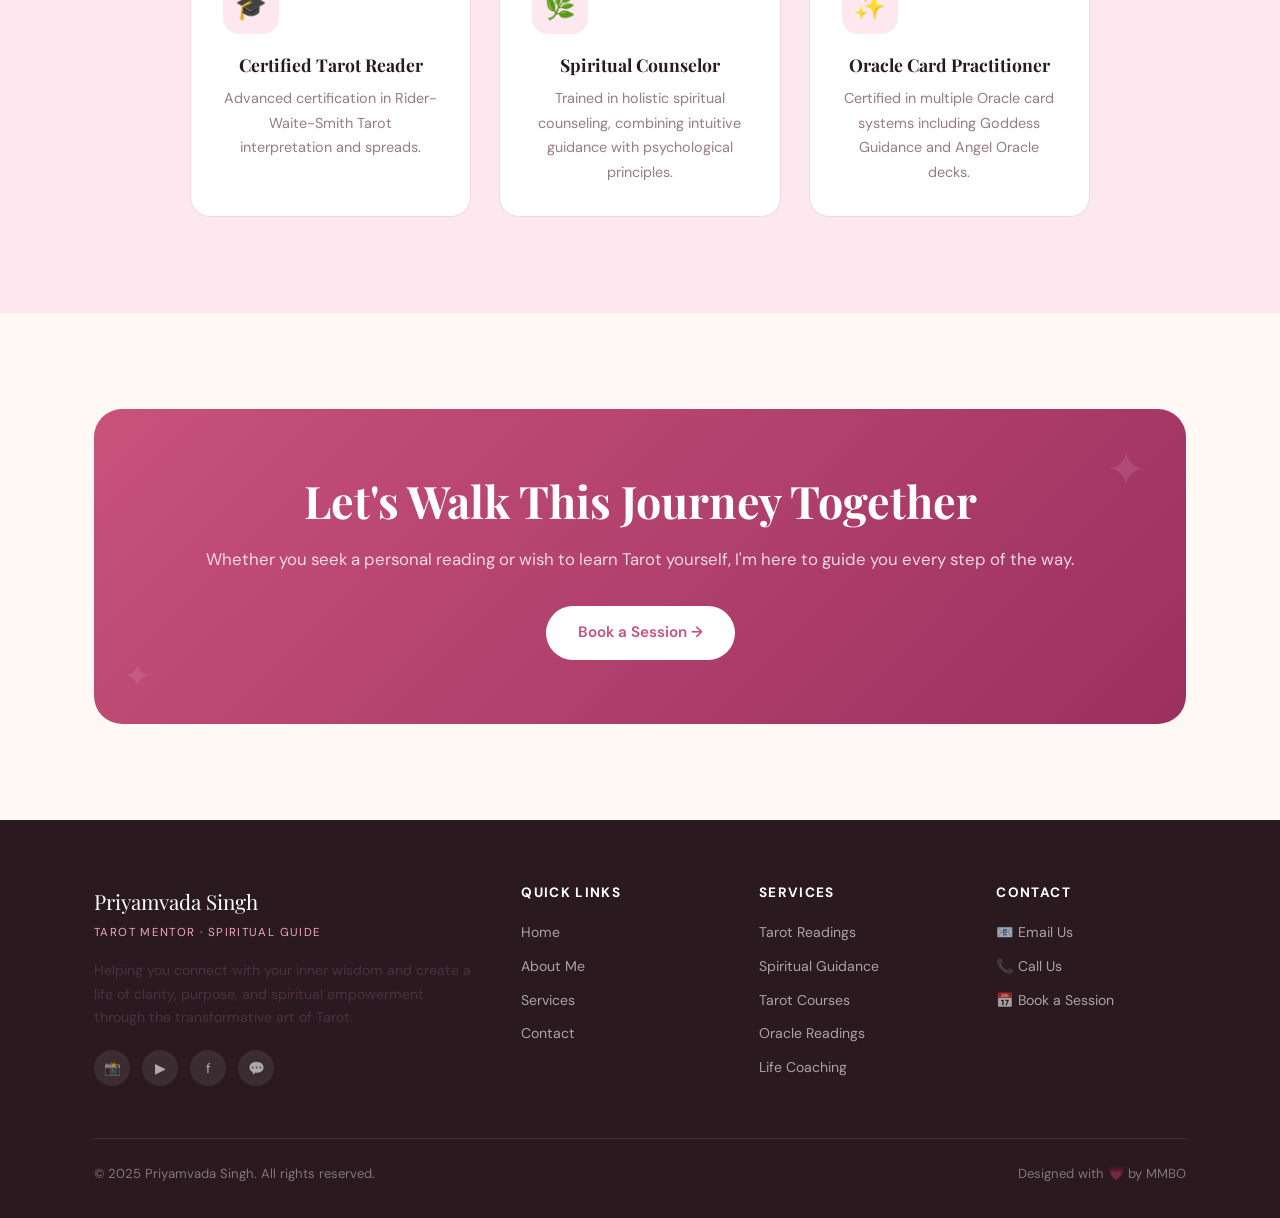
==== commit f312907c: "third commit" ====
--- a/about.html
+++ b/about.html
@@ -1,247 +1,281 @@
 <!DOCTYPE html>
 <html lang="en">
+
 <head>
   <meta charset="UTF-8" />
   <meta name="viewport" content="width=device-width, initial-scale=1.0" />
   <title>About | Priyamvada Singh</title>
-  <meta name="description" content="Learn about Priyamvada Singh — Tarot Mentor, Spiritual Guide, and Educator with 8+ years of experience." />
+  <meta name="description"
+    content="Learn about Priyamvada Singh — Tarot Mentor, Spiritual Guide, and Educator with 8+ years of experience." />
   <link rel="stylesheet" href="css/style.css" />
 </head>
+
 <body>
 
-<!-- NAVBAR -->
-<nav class="navbar">
-  <div class="container">
-    <div class="nav-inner">
-      <a href="index.html" class="nav-logo">
-        <span class="logo-name">Priyamvada Singh</span>
-        <span class="logo-tagline">Tarot Mentor · Spiritual Guide</span>
-      </a>
-      <ul class="nav-links">
-        <li><a href="index.html">Home</a></li>
-        <li><a href="about.html" class="active">About</a></li>
-        <li><a href="services.html">Services</a></li>
-        <li><a href="contact.html">Contact</a></li>
-      </ul>
-      <a href="contact.html" class="btn btn-primary nav-cta">Book a Consultation</a>
-      <button class="hamburger" aria-label="Menu">
-        <span></span><span></span><span></span>
-      </button>
-    </div>
-  </div>
-</nav>
-
-<!-- PAGE HERO -->
-<section class="page-hero">
-  <div class="container">
-    <div class="breadcrumb">
-      <a href="index.html">Home</a>
-      <span>›</span>
-      <span>About</span>
-    </div>
-    <span class="eyebrow">Get to Know Me</span>
-    <h1>Priyamvada Singh</h1>
-    <p style="color:var(--text-muted);font-size:1.1rem;max-width:520px;margin:12px auto 0;">Tarot Mentor · Spiritual Guide · Educator · Oracle Reader</p>
-  </div>
-</section>
-
-<!-- ABOUT INTRO -->
-<section class="section-pad">
-  <div class="container">
-    <div class="about-intro-grid">
-      <div class="about-img-stack">
-        <div class="about-img-big">
-          <div style="width:100%;height:100%;background:linear-gradient(145deg,#fcd0e0,#e8a0b8);display:flex;align-items:center;justify-content:center;font-size:8rem;">🌸</div>
-        </div>
-        <div class="about-img-sm">
-          <div style="width:100%;height:100%;background:linear-gradient(145deg,#f9e4f0,#d4a0c8);display:flex;align-items:center;justify-content:center;font-size:3rem;">🔮</div>
-        </div>
-      </div>
-      <div class="about-intro-content">
-        <span class="eyebrow">My Story</span>
-        <h2 class="section-title">Discovering the Language of Intuition</h2>
-        <p>Hello, I'm Priyamvada — a certified Tarot Mentor, Spiritual Guide, and Educator on a mission to help you connect with the deepest parts of yourself. My journey began over 8 years ago when I discovered that Tarot was not just a tool for prediction, but a mirror for the soul.</p>
-        <p>What started as a personal exploration quickly became my purpose. I've since worked with over 1,200 clients across India and the world, guiding them through crossroads in love, career, and spiritual evolution. I've also trained 500+ students to read Tarot with confidence and compassion.</p>
-        <p>My approach is holistic and heart-centered — I blend Tarot with spiritual principles, psychology, and practical life wisdom to offer guidance that is both profound and actionable.</p>
-        <div class="values-list">
-          <div class="value-item">
-            <div class="value-icon">💗</div>
-            <div>
-              <div class="value-title">Compassionate Guidance</div>
-              <div class="value-desc">Every session is held with deep care, respect, and zero judgment — your sacred space to explore.</div>
-            </div>
-          </div>
-          <div class="value-item">
-            <div class="value-icon">🔮</div>
-            <div>
-              <div class="value-title">Intuition-Led Readings</div>
-              <div class="value-desc">I go beyond card meanings to channel intuitive insights uniquely tuned to your energy and situation.</div>
-            </div>
-          </div>
-          <div class="value-item">
-            <div class="value-icon">📚</div>
-            <div>
-              <div class="value-title">Education with Depth</div>
-              <div class="value-desc">My courses are structured yet soul-enriching — perfect for those called to learn Tarot seriously.</div>
-            </div>
-          </div>
-        </div>
-        <a href="contact.html" class="btn btn-primary">Book a Session with Me →</a>
-      </div>
-    </div>
-  </div>
-</section>
-
-<!-- STATS -->
-<section class="section-pad-sm" style="background:var(--rose);padding:48px 0;">
-  <div class="container">
-    <div style="display:grid;grid-template-columns:repeat(4,1fr);gap:24px;text-align:center;">
-      <div>
-        <div style="font-family:'Playfair Display',serif;font-size:2.4rem;font-weight:700;color:#fff;"><span data-target="8" data-suffix="+">8+</span></div>
-        <div style="font-size:0.82rem;letter-spacing:0.1em;text-transform:uppercase;color:rgba(255,255,255,0.7);">Years Experience</div>
-      </div>
-      <div>
-        <div style="font-family:'Playfair Display',serif;font-size:2.4rem;font-weight:700;color:#fff;"><span data-target="1200" data-suffix="+">1200+</span></div>
-        <div style="font-size:0.82rem;letter-spacing:0.1em;text-transform:uppercase;color:rgba(255,255,255,0.7);">Readings Done</div>
-      </div>
-      <div>
-        <div style="font-family:'Playfair Display',serif;font-size:2.4rem;font-weight:700;color:#fff;"><span data-target="500" data-suffix="+">500+</span></div>
-        <div style="font-size:0.82rem;letter-spacing:0.1em;text-transform:uppercase;color:rgba(255,255,255,0.7);">Students Trained</div>
-      </div>
-      <div>
-        <div style="font-family:'Playfair Display',serif;font-size:2.4rem;font-weight:700;color:#fff;"><span data-target="4" data-suffix=".9★">4.9★</span></div>
-        <div style="font-size:0.82rem;letter-spacing:0.1em;text-transform:uppercase;color:rgba(255,255,255,0.7);">Average Rating</div>
-      </div>
-    </div>
-  </div>
-</section>
-
-<!-- JOURNEY TIMELINE -->
-<section class="section-pad journey-section">
-  <div class="container">
-    <div class="text-center" style="margin-bottom:56px;">
-      <span class="eyebrow">My Journey</span>
-      <h2 class="section-title">How I Got Here</h2>
-      <p class="section-subtitle">A path of self-discovery, learning, and service that led me to my calling.</p>
-    </div>
-    <div style="max-width:640px;margin:0 auto;">
-      <div class="timeline">
-        <div class="tl-item">
-          <div class="tl-dot"></div>
-          <div class="tl-year">2016</div>
-          <div class="tl-title">The Discovery</div>
-          <div class="tl-desc">Encountered Tarot during a period of personal transformation. Instantly felt the depth and wisdom of the cards as a tool for inner reflection.</div>
-        </div>
-        <div class="tl-item">
-          <div class="tl-dot"></div>
-          <div class="tl-year">2017</div>
-          <div class="tl-title">Formal Certification</div>
-          <div class="tl-desc">Completed advanced Tarot certification and began offering readings professionally. Received training in Oracle cards, spiritual counseling, and energy healing.</div>
-        </div>
-        <div class="tl-item">
-          <div class="tl-dot"></div>
-          <div class="tl-year">2019</div>
-          <div class="tl-title">Teaching Begins</div>
-          <div class="tl-desc">Launched the first Tarot Foundational Course, training over 50 students in the first batch. The response was overwhelming and heartwarming.</div>
-        </div>
-        <div class="tl-item">
-          <div class="tl-dot"></div>
-          <div class="tl-year">2021</div>
-          <div class="tl-title">Online Expansion</div>
-          <div class="tl-desc">Moved courses and consultations online, reaching students across India and internationally. Built a community of 500+ tarot learners.</div>
-        </div>
-        <div class="tl-item">
-          <div class="tl-dot"></div>
-          <div class="tl-year">2024</div>
-          <div class="tl-title">Advanced Offerings</div>
-          <div class="tl-desc">Launched the Advanced Tarot Mastery Program and began corporate wellness workshops. Continues to mentor, guide, and inspire thousands.</div>
-        </div>
-      </div>
-    </div>
-  </div>
-</section>
-
-<!-- CERTIFICATIONS -->
-<section class="section-pad" style="background:var(--rose-pale);">
-  <div class="container text-center">
-    <span class="eyebrow">Credentials</span>
-    <h2 class="section-title">Certifications &amp; Training</h2>
-    <p class="section-subtitle">My credentials reflect years of dedicated learning and practice.</p>
-    <div class="cards-grid" style="max-width:900px;margin:0 auto;">
-      <div class="card">
-        <div class="card-icon">🎓</div>
-        <h3>Certified Tarot Reader</h3>
-        <p>Advanced certification in Rider-Waite-Smith Tarot interpretation and spreads.</p>
-      </div>
-      <div class="card">
-        <div class="card-icon">🌿</div>
-        <h3>Spiritual Counselor</h3>
-        <p>Trained in holistic spiritual counseling, combining intuitive guidance with psychological principles.</p>
-      </div>
-      <div class="card">
-        <div class="card-icon">✨</div>
-        <h3>Oracle Card Practitioner</h3>
-        <p>Certified in multiple Oracle card systems including Goddess Guidance and Angel Oracle decks.</p>
-      </div>
-    </div>
-  </div>
-</section>
-
-<!-- CTA -->
-<section class="section-pad">
-  <div class="container">
-    <div class="cta-banner">
-      <h2>Let's Walk This Journey Together</h2>
-      <p>Whether you seek a personal reading or wish to learn Tarot yourself, I'm here to guide you every step of the way.</p>
-      <a href="contact.html" class="btn btn-white">Book a Session →</a>
-    </div>
-  </div>
-</section>
-
-<!-- FOOTER -->
-<footer class="footer">
-  <div class="container">
-    <div class="footer-grid">
-      <div class="footer-brand">
-        <span class="logo-name">Priyamvada Singh</span>
-        <span class="logo-tagline">Tarot Mentor · Spiritual Guide</span>
-        <p>Helping you connect with your inner wisdom and create a life of clarity, purpose, and spiritual empowerment through the transformative art of Tarot.</p>
-        <div class="social-links">
-          <a href="#" title="Instagram">📸</a>
-          <a href="#" title="YouTube">▶</a>
-          <a href="#" title="Facebook">f</a>
-          <a href="#" title="WhatsApp">💬</a>
-        </div>
-      </div>
-      <div class="footer-col">
-        <h4>Quick Links</h4>
+  <!-- NAVBAR -->
+  <nav class="navbar">
+    <div class="container">
+      <div class="nav-inner">
+        <a href="index.html" class="nav-logo">
+          <span class="logo-name">Priyamvada Singh</span>
+          <span class="logo-tagline">Tarot Mentor · Spiritual Guide</span>
+        </a>
+        <ul class="nav-links">
+          <li><a href="index.html">Home</a></li>
+          <li><a href="about.html" class="active">About</a></li>
+          <li><a href="services.html">Services</a></li>
+          <li><a href="contact.html">Contact</a></li>
+        </ul>
+        <a href="contact.html" class="btn btn-primary nav-cta">Book a Consultation</a>
+        <button class="hamburger" aria-label="Menu">
+          <span></span><span></span><span></span>
+        </button>
+      </div>
+    </div>
+  </nav>
+
+  <!-- PAGE HERO -->
+  <section class="page-hero">
+    <div class="container">
+      <div class="breadcrumb">
         <a href="index.html">Home</a>
-        <a href="about.html">About Me</a>
-        <a href="services.html">Services</a>
-        <a href="contact.html">Contact</a>
-      </div>
-      <div class="footer-col">
-        <h4>Services</h4>
-        <a href="services.html">Tarot Readings</a>
-        <a href="services.html">Spiritual Guidance</a>
-        <a href="services.html">Tarot Courses</a>
-        <a href="services.html">Oracle Readings</a>
-        <a href="services.html">Life Coaching</a>
-      </div>
-      <div class="footer-col">
-        <h4>Contact</h4>
-        <a href="mailto:priyamvada@example.com">📧 Email Us</a>
-        <a href="tel:+919999999999">📞 Call Us</a>
-        <a href="contact.html">📅 Book a Session</a>
-      </div>
-    </div>
-    <div class="footer-bottom">
-      <span>© 2025 Priyamvada Singh. All rights reserved.</span>
-      <span>Designed with 💗 by MMBO</span>
-    </div>
-  </div>
-</footer>
-
-<script src="js/main.js"></script>
+        <span>›</span>
+        <span>About</span>
+      </div>
+      <span class="eyebrow">Get to Know Me</span>
+      <h1>Priyamvada Singh</h1>
+      <p style="color:var(--text-muted);font-size:1.1rem;max-width:520px;margin:12px auto 0;">Tarot Mentor · Spiritual
+        Guide · Educator · Oracle Reader</p>
+    </div>
+  </section>
+
+  <!-- ABOUT INTRO -->
+  <section class="section-pad">
+    <div class="container">
+      <div class="about-intro-grid">
+        <div class="about-img-stack">
+          <div class="about-img-big">
+            <div
+              style="width:100%;height:100%;background:linear-gradient(145deg,#fcd0e0,#e8a0b8);display:flex;align-items:center;justify-content:center;font-size:8rem;">
+              <img src="./image/about-page-image.png" alt="about-page-image" />
+
+            </div>
+          </div>
+          <div class="about-img-sm">
+            <div
+              style="width:100%;height:60px;background:linear-gradient(145deg,#f9e4f0,#d4a0c8);display:flex;align-items:center;justify-content:center;font-size:3rem;">
+              🔮</div>
+          </div>
+        </div>
+        <div class="about-intro-content">
+          <span class="eyebrow">My Story</span>
+          <h2 class="section-title">Discovering the Language of Intuition</h2>
+          <p>Hello, I'm Priyamvada — a certified Tarot Mentor, Spiritual Guide, and Educator on a mission to help you
+            connect with the deepest parts of yourself. My journey began over 8 years ago when I discovered that Tarot
+            was not just a tool for prediction, but a mirror for the soul.</p>
+          <p>What started as a personal exploration quickly became my purpose. I've since worked with over 1,200 clients
+            across India and the world, guiding them through crossroads in love, career, and spiritual evolution. I've
+            also trained 500+ students to read Tarot with confidence and compassion.</p>
+          <p>My approach is holistic and heart-centered — I blend Tarot with spiritual principles, psychology, and
+            practical life wisdom to offer guidance that is both profound and actionable.</p>
+          <div class="values-list">
+            <div class="value-item">
+              <div class="value-icon">💗</div>
+              <div>
+                <div class="value-title">Compassionate Guidance</div>
+                <div class="value-desc">Every session is held with deep care, respect, and zero judgment — your sacred
+                  space to explore.</div>
+              </div>
+            </div>
+            <div class="value-item">
+              <div class="value-icon">🔮</div>
+              <div>
+                <div class="value-title">Intuition-Led Readings</div>
+                <div class="value-desc">I go beyond card meanings to channel intuitive insights uniquely tuned to your
+                  energy and situation.</div>
+              </div>
+            </div>
+            <div class="value-item">
+              <div class="value-icon">📚</div>
+              <div>
+                <div class="value-title">Education with Depth</div>
+                <div class="value-desc">My courses are structured yet soul-enriching — perfect for those called to learn
+                  Tarot seriously.</div>
+              </div>
+            </div>
+          </div>
+          <a href="contact.html" class="btn btn-primary">Book a Session with Me →</a>
+        </div>
+      </div>
+    </div>
+  </section>
+
+  <!-- STATS -->
+  <section class="section-pad-sm" style="background:var(--rose);padding:48px 0;">
+    <div class="container">
+      <div style="display:grid;grid-template-columns:repeat(4,1fr);gap:24px;text-align:center;">
+        <div>
+          <div style="font-family:'Playfair Display',serif;font-size:2.4rem;font-weight:700;color:#fff;"><span
+              data-target="8" data-suffix="+">8+</span></div>
+          <div style="font-size:0.82rem;letter-spacing:0.1em;text-transform:uppercase;color:rgba(255,255,255,0.7);">
+            Years Experience</div>
+        </div>
+        <div>
+          <div style="font-family:'Playfair Display',serif;font-size:2.4rem;font-weight:700;color:#fff;"><span
+              data-target="1200" data-suffix="+">1200+</span></div>
+          <div style="font-size:0.82rem;letter-spacing:0.1em;text-transform:uppercase;color:rgba(255,255,255,0.7);">
+            Readings Done</div>
+        </div>
+        <div>
+          <div style="font-family:'Playfair Display',serif;font-size:2.4rem;font-weight:700;color:#fff;"><span
+              data-target="500" data-suffix="+">500+</span></div>
+          <div style="font-size:0.82rem;letter-spacing:0.1em;text-transform:uppercase;color:rgba(255,255,255,0.7);">
+            Students Trained</div>
+        </div>
+        <div>
+          <div style="font-family:'Playfair Display',serif;font-size:2.4rem;font-weight:700;color:#fff;"><span
+              data-target="4" data-suffix=".9★">4.9★</span></div>
+          <div style="font-size:0.82rem;letter-spacing:0.1em;text-transform:uppercase;color:rgba(255,255,255,0.7);">
+            Average Rating</div>
+        </div>
+      </div>
+    </div>
+  </section>
+
+  <!-- JOURNEY TIMELINE -->
+  <section class="section-pad journey-section">
+    <div class="container">
+      <div class="text-center" style="margin-bottom:56px;">
+        <span class="eyebrow">My Journey</span>
+        <h2 class="section-title">How I Got Here</h2>
+        <p class="section-subtitle">A path of self-discovery, learning, and service that led me to my calling.</p>
+      </div>
+      <div style="max-width:640px;margin:0 auto;">
+        <div class="timeline">
+          <div class="tl-item">
+            <div class="tl-dot"></div>
+            <div class="tl-year">2016</div>
+            <div class="tl-title">The Discovery</div>
+            <div class="tl-desc">Encountered Tarot during a period of personal transformation. Instantly felt the depth
+              and wisdom of the cards as a tool for inner reflection.</div>
+          </div>
+          <div class="tl-item">
+            <div class="tl-dot"></div>
+            <div class="tl-year">2017</div>
+            <div class="tl-title">Formal Certification</div>
+            <div class="tl-desc">Completed advanced Tarot certification and began offering readings professionally.
+              Received training in Oracle cards, spiritual counseling, and energy healing.</div>
+          </div>
+          <div class="tl-item">
+            <div class="tl-dot"></div>
+            <div class="tl-year">2019</div>
+            <div class="tl-title">Teaching Begins</div>
+            <div class="tl-desc">Launched the first Tarot Foundational Course, training over 50 students in the first
+              batch. The response was overwhelming and heartwarming.</div>
+          </div>
+          <div class="tl-item">
+            <div class="tl-dot"></div>
+            <div class="tl-year">2021</div>
+            <div class="tl-title">Online Expansion</div>
+            <div class="tl-desc">Moved courses and consultations online, reaching students across India and
+              internationally. Built a community of 500+ tarot learners.</div>
+          </div>
+          <div class="tl-item">
+            <div class="tl-dot"></div>
+            <div class="tl-year">2024</div>
+            <div class="tl-title">Advanced Offerings</div>
+            <div class="tl-desc">Launched the Advanced Tarot Mastery Program and began corporate wellness workshops.
+              Continues to mentor, guide, and inspire thousands.</div>
+          </div>
+        </div>
+      </div>
+    </div>
+  </section>
+
+  <!-- CERTIFICATIONS -->
+  <section class="section-pad" style="background:var(--rose-pale);">
+    <div class="container text-center">
+      <span class="eyebrow">Credentials</span>
+      <h2 class="section-title">Certifications &amp; Training</h2>
+      <p class="section-subtitle">My credentials reflect years of dedicated learning and practice.</p>
+      <div class="cards-grid" style="max-width:900px;margin:0 auto;">
+        <div class="card">
+          <div class="card-icon">🎓</div>
+          <h3>Certified Tarot Reader</h3>
+          <p>Advanced certification in Rider-Waite-Smith Tarot interpretation and spreads.</p>
+        </div>
+        <div class="card">
+          <div class="card-icon">🌿</div>
+          <h3>Spiritual Counselor</h3>
+          <p>Trained in holistic spiritual counseling, combining intuitive guidance with psychological principles.</p>
+        </div>
+        <div class="card">
+          <div class="card-icon">✨</div>
+          <h3>Oracle Card Practitioner</h3>
+          <p>Certified in multiple Oracle card systems including Goddess Guidance and Angel Oracle decks.</p>
+        </div>
+      </div>
+    </div>
+  </section>
+
+  <!-- CTA -->
+  <section class="section-pad">
+    <div class="container">
+      <div class="cta-banner">
+        <h2>Let's Walk This Journey Together</h2>
+        <p>Whether you seek a personal reading or wish to learn Tarot yourself, I'm here to guide you every step of the
+          way.</p>
+        <a href="contact.html" class="btn btn-white">Book a Session →</a>
+      </div>
+    </div>
+  </section>
+
+  <!-- FOOTER -->
+  <footer class="footer">
+    <div class="container">
+      <div class="footer-grid">
+        <div class="footer-brand">
+          <span class="logo-name">Priyamvada Singh</span>
+          <span class="logo-tagline">Tarot Mentor · Spiritual Guide</span>
+          <p>Helping you connect with your inner wisdom and create a life of clarity, purpose, and spiritual empowerment
+            through the transformative art of Tarot.</p>
+          <div class="social-links">
+            <a href="#" title="Instagram">📸</a>
+            <a href="#" title="YouTube">▶</a>
+            <a href="#" title="Facebook">f</a>
+            <a href="#" title="WhatsApp">💬</a>
+          </div>
+        </div>
+        <div class="footer-col">
+          <h4>Quick Links</h4>
+          <a href="index.html">Home</a>
+          <a href="about.html">About Me</a>
+          <a href="services.html">Services</a>
+          <a href="contact.html">Contact</a>
+        </div>
+        <div class="footer-col">
+          <h4>Services</h4>
+          <a href="services.html">Tarot Readings</a>
+          <a href="services.html">Spiritual Guidance</a>
+          <a href="services.html">Tarot Courses</a>
+          <a href="services.html">Oracle Readings</a>
+          <a href="services.html">Life Coaching</a>
+        </div>
+        <div class="footer-col">
+          <h4>Contact</h4>
+          <a href="mailto:priyamvada@example.com">📧 Email Us</a>
+          <a href="tel:+919999999999">📞 Call Us</a>
+          <a href="contact.html">📅 Book a Session</a>
+        </div>
+      </div>
+      <div class="footer-bottom">
+        <span>© 2025 Priyamvada Singh. All rights reserved.</span>
+        <span>Designed with 💗 by MMBO</span>
+      </div>
+    </div>
+  </footer>
+
+  <script src="js/main.js"></script>
 </body>
-</html>
+
+</html>
--- a/css/style.css
+++ b/css/style.css
@@ -18,9 +18,18 @@
   --nav-h: 80px;
 }
 
-*, *::before, *::after { box-sizing: border-box; margin: 0; padding: 0; }
-
-html { scroll-behavior: smooth; font-size: 16px; }
+*,
+*::before,
+*::after {
+  box-sizing: border-box;
+  margin: 0;
+  padding: 0;
+}
+
+html {
+  scroll-behavior: smooth;
+  font-size: 16px;
+}
 
 body {
   font-family: 'DM Sans', sans-serif;
@@ -30,28 +39,72 @@
 }
 
 /* ---- TYPOGRAPHY ---- */
-h1, h2, h3, h4 {
+h1,
+h2,
+h3,
+h4 {
   font-family: 'Playfair Display', serif;
   color: var(--dark);
   line-height: 1.25;
 }
-h1 { font-size: clamp(2.4rem, 5vw, 4rem); }
-h2 { font-size: clamp(1.8rem, 3.5vw, 2.8rem); }
-h3 { font-size: clamp(1.2rem, 2vw, 1.5rem); }
-
-p { font-size: 1rem; color: var(--text); }
-
-a { text-decoration: none; color: inherit; }
-ul { list-style: none; }
-img { max-width: 100%; display: block; }
+
+h1 {
+  font-size: clamp(2.4rem, 5vw, 4rem);
+}
+
+h2 {
+  font-size: clamp(1.8rem, 3.5vw, 2.8rem);
+}
+
+h3 {
+  font-size: clamp(1.2rem, 2vw, 1.5rem);
+}
+
+p {
+  font-size: 1rem;
+  color: var(--text);
+}
+
+a {
+  text-decoration: none;
+  color: inherit;
+}
+
+ul {
+  list-style: none;
+}
+
+img {
+  max-width: 100%;
+  display: block;
+}
 
 /* ---- UTILITIES ---- */
-.container { max-width: 1140px; margin: 0 auto; padding: 0 24px; }
-.section-pad { padding: 96px 0; }
-.section-pad-sm { padding: 64px 0; }
-.text-center { text-align: center; }
-.text-rose { color: var(--rose); }
-.text-gold { color: var(--gold); }
+.container {
+  max-width: 1140px;
+  margin: 0 auto;
+  padding: 0 24px;
+}
+
+.section-pad {
+  padding: 96px 0;
+}
+
+.section-pad-sm {
+  padding: 64px 0;
+}
+
+.text-center {
+  text-align: center;
+}
+
+.text-rose {
+  color: var(--rose);
+}
+
+.text-gold {
+  color: var(--gold);
+}
 
 .eyebrow {
   font-family: 'DM Sans', sans-serif;
@@ -64,7 +117,10 @@
   display: block;
 }
 
-.section-title { margin-bottom: 16px; }
+.section-title {
+  margin-bottom: 16px;
+}
+
 .section-subtitle {
   font-size: 1.05rem;
   color: var(--text-muted);
@@ -86,29 +142,35 @@
   cursor: pointer;
   border: none;
 }
+
 .btn-primary {
   background: var(--rose);
   color: var(--white);
-  box-shadow: 0 4px 20px rgba(200,82,122,0.35);
-}
+  box-shadow: 0 4px 20px rgba(200, 82, 122, 0.35);
+}
+
 .btn-primary:hover {
   background: #b04068;
   transform: translateY(-2px);
-  box-shadow: 0 8px 28px rgba(200,82,122,0.4);
-}
+  box-shadow: 0 8px 28px rgba(200, 82, 122, 0.4);
+}
+
 .btn-outline {
   background: transparent;
   color: var(--rose);
   border: 2px solid var(--rose);
 }
+
 .btn-outline:hover {
   background: var(--rose);
   color: var(--white);
 }
+
 .btn-white {
   background: var(--white);
   color: var(--rose);
 }
+
 .btn-white:hover {
   background: var(--rose-pale);
 }
@@ -116,43 +178,54 @@
 /* ---- NAVBAR ---- */
 .navbar {
   position: fixed;
-  top: 0; left: 0; right: 0;
+  top: 0;
+  left: 0;
+  right: 0;
   z-index: 1000;
   height: var(--nav-h);
-  background: rgba(255,248,245,0.95);
+  background: rgba(255, 248, 245, 0.95);
   backdrop-filter: blur(12px);
   border-bottom: 1px solid var(--border);
   transition: box-shadow 0.3s;
 }
-.navbar.scrolled { box-shadow: 0 4px 24px rgba(42,26,31,0.08); }
+
+.navbar.scrolled {
+  box-shadow: 0 4px 24px rgba(42, 26, 31, 0.08);
+}
+
 .nav-inner {
   display: flex;
   align-items: center;
   justify-content: space-between;
   height: var(--nav-h);
 }
+
 .nav-logo {
   display: flex;
   flex-direction: column;
   line-height: 1.2;
 }
+
 .nav-logo .logo-name {
   font-family: 'Playfair Display', serif;
   font-size: 1.25rem;
   font-weight: 700;
   color: var(--dark);
 }
+
 .nav-logo .logo-tagline {
   font-size: 0.7rem;
   letter-spacing: 0.12em;
   text-transform: uppercase;
   color: var(--rose);
 }
+
 .nav-links {
   display: flex;
   align-items: center;
   gap: 36px;
 }
+
 .nav-links a {
   font-size: 0.9rem;
   font-weight: 500;
@@ -160,19 +233,31 @@
   transition: color 0.2s;
   position: relative;
 }
+
 .nav-links a::after {
   content: '';
   position: absolute;
-  bottom: -3px; left: 0;
-  width: 0; height: 2px;
+  bottom: -3px;
+  left: 0;
+  width: 0;
+  height: 2px;
   background: var(--rose);
   transition: width 0.3s;
 }
+
 .nav-links a:hover,
-.nav-links a.active { color: var(--rose); }
+.nav-links a.active {
+  color: var(--rose);
+}
+
 .nav-links a:hover::after,
-.nav-links a.active::after { width: 100%; }
-.nav-cta { margin-left: 8px; }
+.nav-links a.active::after {
+  width: 100%;
+}
+
+.nav-cta {
+  margin-left: 8px;
+}
 
 .hamburger {
   display: none;
@@ -181,6 +266,7 @@
   cursor: pointer;
   padding: 4px;
 }
+
 .hamburger span {
   display: block;
   width: 24px;
@@ -200,21 +286,26 @@
   position: relative;
   overflow: hidden;
 }
+
 .hero::before {
   content: '';
   position: absolute;
-  width: 600px; height: 600px;
+  width: 600px;
+  height: 600px;
   border-radius: 50%;
-  background: radial-gradient(circle, rgba(200,82,122,0.08) 0%, transparent 70%);
-  top: -100px; right: -100px;
+  background: radial-gradient(circle, rgba(200, 82, 122, 0.08) 0%, transparent 70%);
+  top: -100px;
+  right: -100px;
   pointer-events: none;
 }
+
 .hero-grid {
   display: grid;
   grid-template-columns: 1fr 1fr;
   gap: 64px;
   align-items: center;
 }
+
 .hero-badge {
   display: inline-flex;
   align-items: center;
@@ -228,80 +319,129 @@
   margin-bottom: 24px;
   letter-spacing: 0.05em;
 }
+
 .hero-badge .dot {
-  width: 6px; height: 6px;
+  width: 6px;
+  height: 6px;
   background: var(--rose);
   border-radius: 50%;
   animation: pulse 2s infinite;
 }
+
 @keyframes pulse {
-  0%,100%{opacity:1;transform:scale(1)}
-  50%{opacity:0.5;transform:scale(1.4)}
-}
-.hero-title { margin-bottom: 20px; }
+
+  0%,
+  100% {
+    opacity: 1;
+    transform: scale(1)
+  }
+
+  50% {
+    opacity: 0.5;
+    transform: scale(1.4)
+  }
+}
+
+.hero-title {
+  margin-bottom: 20px;
+}
+
 .hero-title em {
   font-style: italic;
   color: var(--rose);
 }
+
 .hero-sub {
   font-size: 1.1rem;
   color: var(--text-muted);
   margin-bottom: 36px;
   max-width: 480px;
 }
+
 .hero-actions {
   display: flex;
   gap: 16px;
   flex-wrap: wrap;
   margin-bottom: 48px;
 }
+
 .hero-stats {
   display: flex;
   gap: 40px;
 }
+
 .hero-stat .num {
   font-family: 'Playfair Display', serif;
   font-size: 1.8rem;
   font-weight: 700;
   color: var(--dark);
 }
-.hero-stat .num span { color: var(--rose); }
+
+.hero-stat .num span {
+  color: var(--rose);
+}
+
 .hero-stat .lbl {
   font-size: 0.78rem;
   color: var(--text-muted);
   letter-spacing: 0.08em;
   text-transform: uppercase;
 }
+
 .hero-img-wrap {
   position: relative;
 }
+
 .hero-img-frame {
-  border-radius: 40% 60% 60% 40% / 40% 40% 60% 60%;
+  /* border-radius: 40% 60% 60% 40% / 40% 40% 60% 60%;
   overflow: hidden;
   aspect-ratio: 4/5;
   background: linear-gradient(145deg, var(--rose-pale), var(--rose-light));
-  box-shadow: 0 24px 64px rgba(200,82,122,0.2);
-}
+  box-shadow: 0 24px 64px rgba(200,82,122,0.2); */
+}
+
 .hero-img-frame img {
-  width: 100%; height: 100%;
+  width: 100%;
+  height: 100%;
   object-fit: cover;
   border-radius: inherit;
 }
+
 .hero-float {
   position: absolute;
   background: var(--white);
   border-radius: 16px;
   padding: 14px 18px;
-  box-shadow: 0 8px 32px rgba(42,26,31,0.12);
+  box-shadow: 0 8px 32px rgba(42, 26, 31, 0.12);
   display: flex;
   align-items: center;
   gap: 10px;
 }
-.hero-float.fl-1 { bottom: 60px; left: -30px; }
-.hero-float.fl-2 { top: 60px; right: -20px; }
-.hero-float .fi { font-size: 1.5rem; }
-.hero-float .ft { font-size: 0.8rem; font-weight: 600; color: var(--dark); }
-.hero-float .fs { font-size: 0.72rem; color: var(--text-muted); }
+
+.hero-float.fl-1 {
+  bottom: 60px;
+  left: -30px;
+}
+
+.hero-float.fl-2 {
+  top: 60px;
+  right: -20px;
+}
+
+.hero-float .fi {
+  font-size: 1.5rem;
+}
+
+.hero-float .ft {
+  font-size: 0.8rem;
+  font-weight: 600;
+  color: var(--dark);
+}
+
+.hero-float .fs {
+  font-size: 0.72rem;
+  color: var(--text-muted);
+}
 
 /* ---- SERVICES STRIP ---- */
 .services-strip {
@@ -309,25 +449,36 @@
   background: var(--rose);
   overflow: hidden;
 }
+
 .strip-inner {
   display: flex;
   gap: 48px;
   animation: marquee 20s linear infinite;
   white-space: nowrap;
 }
+
 .strip-item {
   display: inline-flex;
   align-items: center;
   gap: 12px;
-  color: rgba(255,255,255,0.85);
+  color: rgba(255, 255, 255, 0.85);
   font-size: 0.9rem;
   font-weight: 500;
   letter-spacing: 0.06em;
 }
-.strip-item .star { color: var(--rose-pale); }
+
+.strip-item .star {
+  color: var(--rose-pale);
+}
+
 @keyframes marquee {
-  0% { transform: translateX(0); }
-  100% { transform: translateX(-50%); }
+  0% {
+    transform: translateX(0);
+  }
+
+  100% {
+    transform: translateX(-50%);
+  }
 }
 
 /* ---- ABOUT SECTION (homepage) ---- */
@@ -337,16 +488,24 @@
   gap: 80px;
   align-items: center;
 }
+
 .about-home-img {
   position: relative;
 }
+
 .about-img-main {
   border-radius: 24px;
   overflow: hidden;
   aspect-ratio: 3/4;
   background: var(--rose-pale);
 }
-.about-img-main img { width:100%;height:100%;object-fit:cover; }
+
+.about-img-main img {
+  width: 100%;
+  height: 100%;
+  object-fit: cover;
+}
+
 .about-card {
   position: absolute;
   bottom: -24px;
@@ -354,9 +513,10 @@
   background: var(--white);
   border-radius: 20px;
   padding: 20px 24px;
-  box-shadow: 0 12px 40px rgba(42,26,31,0.1);
+  box-shadow: 0 12px 40px rgba(42, 26, 31, 0.1);
   text-align: center;
 }
+
 .about-card .ac-num {
   font-family: 'Playfair Display', serif;
   font-size: 2rem;
@@ -364,10 +524,29 @@
   color: var(--rose);
   display: block;
 }
-.about-card .ac-txt { font-size: 0.75rem; color: var(--text-muted); }
-.about-home-content .eyebrow { margin-bottom: 8px; }
-.about-home-content p { margin-bottom: 20px; color: var(--text-muted); font-size: 1.02rem; }
-.skills-list { display: flex; flex-wrap: wrap; gap: 10px; margin: 24px 0; }
+
+.about-card .ac-txt {
+  font-size: 0.75rem;
+  color: var(--text-muted);
+}
+
+.about-home-content .eyebrow {
+  margin-bottom: 8px;
+}
+
+.about-home-content p {
+  margin-bottom: 20px;
+  color: var(--text-muted);
+  font-size: 1.02rem;
+}
+
+.skills-list {
+  display: flex;
+  flex-wrap: wrap;
+  gap: 10px;
+  margin: 24px 0;
+}
+
 .skill-tag {
   padding: 6px 16px;
   background: var(--rose-pale);
@@ -383,6 +562,7 @@
   grid-template-columns: repeat(3, 1fr);
   gap: 28px;
 }
+
 .card {
   background: var(--white);
   border-radius: 20px;
@@ -390,13 +570,16 @@
   border: 1px solid var(--border);
   transition: all 0.3s;
 }
+
 .card:hover {
   transform: translateY(-6px);
-  box-shadow: 0 16px 48px rgba(200,82,122,0.12);
+  box-shadow: 0 16px 48px rgba(200, 82, 122, 0.12);
   border-color: var(--rose-light);
 }
+
 .card-icon {
-  width: 56px; height: 56px;
+  width: 56px;
+  height: 56px;
   background: var(--rose-pale);
   border-radius: 16px;
   display: flex;
@@ -405,41 +588,90 @@
   font-size: 1.6rem;
   margin-bottom: 20px;
 }
-.card h3 { font-size: 1.1rem; margin-bottom: 10px; }
-.card p { font-size: 0.9rem; color: var(--text-muted); }
+
+.card h3 {
+  font-size: 1.1rem;
+  margin-bottom: 10px;
+}
+
+.card p {
+  font-size: 0.9rem;
+  color: var(--text-muted);
+}
 
 /* ---- TESTIMONIALS ---- */
 .testimonials-bg {
   background: linear-gradient(135deg, #2A1A1F 0%, #3D1F2D 100%);
 }
-.testimonials-bg .eyebrow { color: var(--rose-light); }
-.testimonials-bg .section-title { color: var(--white); }
-.testimonials-bg .section-subtitle { color: rgba(255,255,255,0.5); }
-.testi-grid { display: grid; grid-template-columns: repeat(3,1fr); gap: 24px; }
+
+.testimonials-bg .eyebrow {
+  color: var(--rose-light);
+}
+
+.testimonials-bg .section-title {
+  color: var(--white);
+}
+
+.testimonials-bg .section-subtitle {
+  color: rgba(255, 255, 255, 0.5);
+}
+
+.testi-grid {
+  display: grid;
+  grid-template-columns: repeat(3, 1fr);
+  gap: 24px;
+}
+
 .testi-card {
-  background: rgba(255,255,255,0.06);
-  border: 1px solid rgba(255,255,255,0.1);
+  background: rgba(255, 255, 255, 0.06);
+  border: 1px solid rgba(255, 255, 255, 0.1);
   border-radius: 20px;
   padding: 28px;
 }
-.testi-stars { color: var(--gold); font-size: 0.9rem; margin-bottom: 14px; }
+
+.testi-stars {
+  color: var(--gold);
+  font-size: 0.9rem;
+  margin-bottom: 14px;
+}
+
 .testi-text {
   font-size: 0.95rem;
-  color: rgba(255,255,255,0.8);
+  color: rgba(255, 255, 255, 0.8);
   line-height: 1.7;
   margin-bottom: 20px;
   font-style: italic;
 }
-.testi-author { display: flex; align-items: center; gap: 12px; }
+
+.testi-author {
+  display: flex;
+  align-items: center;
+  gap: 12px;
+}
+
 .testi-avatar {
-  width: 44px; height: 44px;
+  width: 44px;
+  height: 44px;
   border-radius: 50%;
   background: var(--rose);
-  display: flex; align-items: center; justify-content: center;
-  font-weight: 700; color: var(--white); font-size: 0.9rem;
-}
-.testi-name { font-weight: 600; color: var(--white); font-size: 0.9rem; }
-.testi-loc { font-size: 0.78rem; color: rgba(255,255,255,0.4); }
+  display: flex;
+  align-items: center;
+  justify-content: center;
+  font-weight: 700;
+  color: var(--white);
+  font-size: 0.9rem;
+}
+
+.testi-name {
+  font-weight: 600;
+  color: var(--white);
+  font-size: 0.9rem;
+}
+
+.testi-loc {
+  font-size: 0.78rem;
+  color: rgba(255, 255, 255, 0.4);
+}
 
 /* ---- CTA BANNER ---- */
 .cta-banner {
@@ -450,60 +682,126 @@
   position: relative;
   overflow: hidden;
 }
+
 .cta-banner::before {
-  content:'✦';
-  position:absolute;
-  top:20px;right:40px;
-  font-size:3rem;
-  color:rgba(255,255,255,0.1);
-}
+  content: '✦';
+  position: absolute;
+  top: 20px;
+  right: 40px;
+  font-size: 3rem;
+  color: rgba(255, 255, 255, 0.1);
+}
+
 .cta-banner::after {
-  content:'✦';
-  position:absolute;
-  bottom:20px;left:30px;
-  font-size:2rem;
-  color:rgba(255,255,255,0.1);
-}
-.cta-banner h2 { color: var(--white); margin-bottom: 16px; }
-.cta-banner p { color: rgba(255,255,255,0.8); margin-bottom: 32px; font-size: 1.05rem; }
+  content: '✦';
+  position: absolute;
+  bottom: 20px;
+  left: 30px;
+  font-size: 2rem;
+  color: rgba(255, 255, 255, 0.1);
+}
+
+.cta-banner h2 {
+  color: var(--white);
+  margin-bottom: 16px;
+}
+
+.cta-banner p {
+  color: rgba(255, 255, 255, 0.8);
+  margin-bottom: 32px;
+  font-size: 1.05rem;
+}
 
 /* ---- FOOTER ---- */
 .footer {
   background: var(--dark);
-  color: rgba(255,255,255,0.7);
+  color: rgba(255, 255, 255, 0.7);
   padding: 64px 0 32px;
 }
+
 .footer-grid {
   display: grid;
   grid-template-columns: 2fr 1fr 1fr 1fr;
   gap: 48px;
   margin-bottom: 48px;
 }
-.footer-brand .logo-name { font-family: 'Playfair Display', serif; font-size: 1.3rem; color: var(--white); display: block; margin-bottom: 4px; }
-.footer-brand .logo-tagline { font-size: 0.72rem; letter-spacing: 0.12em; text-transform: uppercase; color: var(--rose-light); display: block; margin-bottom: 16px; }
-.footer-brand p { font-size: 0.88rem; line-height: 1.7; margin-bottom: 20px; }
-.social-links { display: flex; gap: 12px; }
+
+.footer-brand .logo-name {
+  font-family: 'Playfair Display', serif;
+  font-size: 1.3rem;
+  color: var(--white);
+  display: block;
+  margin-bottom: 4px;
+}
+
+.footer-brand .logo-tagline {
+  font-size: 0.72rem;
+  letter-spacing: 0.12em;
+  text-transform: uppercase;
+  color: var(--rose-light);
+  display: block;
+  margin-bottom: 16px;
+}
+
+.footer-brand p {
+  font-size: 0.88rem;
+  line-height: 1.7;
+  margin-bottom: 20px;
+}
+
+.social-links {
+  display: flex;
+  gap: 12px;
+}
+
 .social-links a {
-  width: 36px; height: 36px;
+  width: 36px;
+  height: 36px;
   border-radius: 50%;
-  background: rgba(255,255,255,0.08);
-  display: flex; align-items: center; justify-content: center;
+  background: rgba(255, 255, 255, 0.08);
+  display: flex;
+  align-items: center;
+  justify-content: center;
   font-size: 0.85rem;
-  color: rgba(255,255,255,0.6);
+  color: rgba(255, 255, 255, 0.6);
   transition: all 0.2s;
 }
-.social-links a:hover { background: var(--rose); color: var(--white); }
-.footer-col h4 { font-family: 'DM Sans', sans-serif; font-size: 0.85rem; font-weight: 700; letter-spacing: 0.1em; text-transform: uppercase; color: var(--white); margin-bottom: 20px; }
-.footer-col a { display: block; font-size: 0.88rem; color: rgba(255,255,255,0.6); margin-bottom: 10px; transition: color 0.2s; }
-.footer-col a:hover { color: var(--rose-light); }
+
+.social-links a:hover {
+  background: var(--rose);
+  color: var(--white);
+}
+
+.footer-col h4 {
+  font-family: 'DM Sans', sans-serif;
+  font-size: 0.85rem;
+  font-weight: 700;
+  letter-spacing: 0.1em;
+  text-transform: uppercase;
+  color: var(--white);
+  margin-bottom: 20px;
+}
+
+.footer-col a {
+  display: block;
+  font-size: 0.88rem;
+  color: rgba(255, 255, 255, 0.6);
+  margin-bottom: 10px;
+  transition: color 0.2s;
+}
+
+.footer-col a:hover {
+  color: var(--rose-light);
+}
+
 .footer-bottom {
-  border-top: 1px solid rgba(255,255,255,0.1);
+  border-top: 1px solid rgba(255, 255, 255, 0.1);
   padding-top: 24px;
   display: flex;
   justify-content: space-between;
   align-items: center;
   font-size: 0.82rem;
-  color: rgba(255,255,255,0.4);
+  color: rgba(255, 255, 255, 0.4);
 }
 
 /* ---- PAGE HERO (inner pages) ---- */
@@ -514,15 +812,19 @@
   position: relative;
   overflow: hidden;
 }
+
 .page-hero::before {
-  content:'';
-  position:absolute;
-  width:400px;height:400px;
-  border-radius:50%;
-  background:radial-gradient(circle,rgba(200,82,122,0.1) 0%,transparent 70%);
-  top:-100px;right:10%;
-  pointer-events:none;
-}
+  content: '';
+  position: absolute;
+  width: 400px;
+  height: 400px;
+  border-radius: 50%;
+  background: radial-gradient(circle, rgba(200, 82, 122, 0.1) 0%, transparent 70%);
+  top: -100px;
+  right: 10%;
+  pointer-events: none;
+}
+
 .breadcrumb {
   display: flex;
   align-items: center;
@@ -532,8 +834,14 @@
   color: var(--text-muted);
   margin-bottom: 16px;
 }
-.breadcrumb a { color: var(--rose); }
-.breadcrumb span { color: var(--border); }
+
+.breadcrumb a {
+  color: var(--rose);
+}
+
+.breadcrumb span {
+  color: var(--border);
+}
 
 /* ---- ABOUT PAGE ---- */
 .about-intro-grid {
@@ -542,28 +850,56 @@
   gap: 80px;
   align-items: start;
 }
-.about-img-stack { position: relative; }
+
+.about-img-stack {
+  position: relative;
+}
+
 .about-img-big {
   border-radius: 24px;
   overflow: hidden;
   aspect-ratio: 3/4;
   background: linear-gradient(145deg, var(--rose-pale), var(--rose-light));
 }
-.about-img-big img { width:100%;height:100%;object-fit:cover; }
+
+.about-img-big img {
+  width: 100%;
+  height: 100%;
+  object-fit: cover;
+}
+
 .about-img-sm {
   position: absolute;
-  bottom: -20px; right: -20px;
-  width: 48%;
+  bottom: -20px;
+  right: -20px;
+  width: 15%;
   border-radius: 16px;
   overflow: hidden;
   aspect-ratio: 1;
   border: 4px solid var(--white);
-  box-shadow: 0 8px 32px rgba(42,26,31,0.12);
+  box-shadow: 0 8px 32px rgba(42, 26, 31, 0.12);
   background: var(--rose-pale);
 }
-.about-img-sm img { width:100%;height:100%;object-fit:cover; }
-.about-intro-content p { color: var(--text-muted); margin-bottom: 20px; font-size: 1.02rem; }
-.values-list { margin: 32px 0; display: flex; flex-direction: column; gap: 16px; }
+
+.about-img-sm img {
+  width: 100%;
+  height: 100%;
+  object-fit: cover;
+}
+
+.about-intro-content p {
+  color: var(--text-muted);
+  margin-bottom: 20px;
+  font-size: 1.02rem;
+}
+
+.values-list {
+  margin: 32px 0;
+  display: flex;
+  flex-direction: column;
+  gap: 16px;
+}
+
 .value-item {
   display: flex;
   align-items: flex-start;
@@ -572,35 +908,87 @@
   background: var(--rose-pale);
   border-radius: 14px;
 }
-.value-icon { font-size: 1.4rem; flex-shrink: 0; }
-.value-title { font-weight: 700; font-size: 0.95rem; color: var(--dark); margin-bottom: 2px; }
-.value-desc { font-size: 0.85rem; color: var(--text-muted); }
-
-.journey-section { background: var(--white); }
-.timeline { position: relative; padding-left: 40px; }
+
+.value-icon {
+  font-size: 1.4rem;
+  flex-shrink: 0;
+}
+
+.value-title {
+  font-weight: 700;
+  font-size: 0.95rem;
+  color: var(--dark);
+  margin-bottom: 2px;
+}
+
+.value-desc {
+  font-size: 0.85rem;
+  color: var(--text-muted);
+}
+
+.journey-section {
+  background: var(--white);
+}
+
+.timeline {
+  position: relative;
+  padding-left: 40px;
+}
+
 .timeline::before {
-  content:'';
-  position:absolute;
-  left: 16px; top:0; bottom:0;
+  content: '';
+  position: absolute;
+  left: 16px;
+  top: 0;
+  bottom: 0;
   width: 2px;
   background: linear-gradient(to bottom, var(--rose), var(--rose-light), transparent);
 }
-.tl-item { position: relative; margin-bottom: 40px; }
+
+.tl-item {
+  position: relative;
+  margin-bottom: 40px;
+}
+
 .tl-dot {
   position: absolute;
-  left: -32px; top: 6px;
-  width: 14px; height: 14px;
+  left: -32px;
+  top: 6px;
+  width: 14px;
+  height: 14px;
   border-radius: 50%;
   background: var(--rose);
   border: 3px solid var(--white);
   box-shadow: 0 0 0 3px var(--rose-pale);
 }
-.tl-year { font-size: 0.78rem; font-weight: 700; color: var(--rose); letter-spacing: 0.1em; margin-bottom: 4px; }
-.tl-title { font-size: 1rem; font-weight: 700; color: var(--dark); margin-bottom: 4px; }
-.tl-desc { font-size: 0.88rem; color: var(--text-muted); }
+
+.tl-year {
+  font-size: 0.78rem;
+  font-weight: 700;
+  color: var(--rose);
+  letter-spacing: 0.1em;
+  margin-bottom: 4px;
+}
+
+.tl-title {
+  font-size: 1rem;
+  font-weight: 700;
+  color: var(--dark);
+  margin-bottom: 4px;
+}
+
+.tl-desc {
+  font-size: 0.88rem;
+  color: var(--text-muted);
+}
 
 /* ---- SERVICES PAGE ---- */
-.services-full-grid { display: grid; grid-template-columns: repeat(2,1fr); gap: 32px; }
+.services-full-grid {
+  display: grid;
+  grid-template-columns: repeat(2, 1fr);
+  gap: 32px;
+}
+
 .service-card {
   background: var(--white);
   border-radius: 24px;
@@ -610,22 +998,51 @@
   position: relative;
   overflow: hidden;
 }
+
 .service-card::before {
-  content:'';
-  position:absolute;
-  top:0;left:0;right:0;
-  height:4px;
+  content: '';
+  position: absolute;
+  top: 0;
+  left: 0;
+  right: 0;
+  height: 4px;
   background: linear-gradient(90deg, var(--rose), var(--rose-light));
   transform: scaleX(0);
   transform-origin: left;
   transition: transform 0.3s;
 }
-.service-card:hover { transform: translateY(-4px); box-shadow: 0 20px 56px rgba(200,82,122,0.12); border-color: var(--rose-light); }
-.service-card:hover::before { transform: scaleX(1); }
-.service-icon { font-size: 2.4rem; margin-bottom: 20px; }
-.service-card h3 { margin-bottom: 12px; font-size: 1.25rem; }
-.service-card p { color: var(--text-muted); font-size: 0.95rem; margin-bottom: 20px; }
-.service-includes { list-style: none; margin-bottom: 24px; }
+
+.service-card:hover {
+  transform: translateY(-4px);
+  box-shadow: 0 20px 56px rgba(200, 82, 122, 0.12);
+  border-color: var(--rose-light);
+}
+
+.service-card:hover::before {
+  transform: scaleX(1);
+}
+
+.service-icon {
+  font-size: 2.4rem;
+  margin-bottom: 20px;
+}
+
+.service-card h3 {
+  margin-bottom: 12px;
+  font-size: 1.25rem;
+}
+
+.service-card p {
+  color: var(--text-muted);
+  font-size: 0.95rem;
+  margin-bottom: 20px;
+}
+
+.service-includes {
+  list-style: none;
+  margin-bottom: 24px;
+}
+
 .service-includes li {
   font-size: 0.88rem;
   color: var(--text-muted);
@@ -635,79 +1052,189 @@
   align-items: center;
   gap: 8px;
 }
-.service-includes li::before { content:'✓'; color: var(--rose); font-weight: 700; }
-.service-price { font-family: 'Playfair Display', serif; font-size: 1.4rem; font-weight: 700; color: var(--rose); }
-
-.process-steps { display: grid; grid-template-columns: repeat(4,1fr); gap: 24px; position: relative; }
+
+.service-includes li::before {
+  content: '✓';
+  color: var(--rose);
+  font-weight: 700;
+}
+
+.service-price {
+  font-family: 'Playfair Display', serif;
+  font-size: 1.4rem;
+  font-weight: 700;
+  color: var(--rose);
+}
+
+.process-steps {
+  display: grid;
+  grid-template-columns: repeat(4, 1fr);
+  gap: 24px;
+  position: relative;
+}
+
 .process-steps::before {
-  content:'';
-  position:absolute;
-  top:36px;left:10%;right:10%;
-  height:2px;
+  content: '';
+  position: absolute;
+  top: 36px;
+  left: 10%;
+  right: 10%;
+  height: 2px;
   background: linear-gradient(90deg, var(--rose), var(--rose-light));
-  z-index:0;
-}
-.step { text-align: center; position: relative; z-index:1; }
+  z-index: 0;
+}
+
+.step {
+  text-align: center;
+  position: relative;
+  z-index: 1;
+}
+
 .step-num {
-  width: 72px; height: 72px;
+  width: 72px;
+  height: 72px;
   border-radius: 50%;
   background: var(--white);
   border: 2px solid var(--rose);
-  display: flex; align-items: center; justify-content: center;
+  display: flex;
+  align-items: center;
+  justify-content: center;
   font-family: 'Playfair Display', serif;
   font-size: 1.4rem;
   font-weight: 700;
   color: var(--rose);
   margin: 0 auto 20px;
-  box-shadow: 0 4px 20px rgba(200,82,122,0.15);
-}
-.step h4 { font-size: 0.95rem; margin-bottom: 8px; }
-.step p { font-size: 0.82rem; color: var(--text-muted); }
+  box-shadow: 0 4px 20px rgba(200, 82, 122, 0.15);
+}
+
+.step h4 {
+  font-size: 0.95rem;
+  margin-bottom: 8px;
+}
+
+.step p {
+  font-size: 0.82rem;
+  color: var(--text-muted);
+}
 
 /* ---- CONTACT PAGE ---- */
-.contact-grid { display: grid; grid-template-columns: 5fr 7fr; gap: 64px; align-items: start; }
+.contact-grid {
+  display: grid;
+  grid-template-columns: 5fr 7fr;
+  gap: 64px;
+  align-items: start;
+}
+
 .contact-info-card {
   background: linear-gradient(135deg, var(--rose) 0%, #9B3060 100%);
   border-radius: 24px;
   padding: 40px;
   color: var(--white);
 }
-.contact-info-card h3 { color: var(--white); margin-bottom: 8px; }
-.contact-info-card > p { color: rgba(255,255,255,0.7); margin-bottom: 32px; font-size: 0.95rem; }
-.contact-item { display: flex; gap: 16px; margin-bottom: 24px; }
+
+.contact-info-card h3 {
+  color: var(--white);
+  margin-bottom: 8px;
+}
+
+.contact-info-card>p {
+  color: rgba(255, 255, 255, 0.7);
+  margin-bottom: 32px;
+  font-size: 0.95rem;
+}
+
+.contact-item {
+  display: flex;
+  gap: 16px;
+  margin-bottom: 24px;
+}
+
 .contact-item-icon {
-  width: 44px; height: 44px;
+  width: 44px;
+  height: 44px;
   border-radius: 12px;
-  background: rgba(255,255,255,0.15);
-  display: flex; align-items: center; justify-content: center;
+  background: rgba(255, 255, 255, 0.15);
+  display: flex;
+  align-items: center;
+  justify-content: center;
   font-size: 1.1rem;
   flex-shrink: 0;
 }
-.contact-item-label { font-size: 0.75rem; letter-spacing: 0.1em; text-transform: uppercase; color: rgba(255,255,255,0.5); margin-bottom: 2px; }
-.contact-item-val { font-weight: 600; color: var(--white); font-size: 0.95rem; }
-.contact-social { margin-top: 32px; }
-.contact-social p { color: rgba(255,255,255,0.6); font-size: 0.82rem; margin-bottom: 12px; }
-.cs-links { display: flex; gap: 10px; }
+
+.contact-item-label {
+  font-size: 0.75rem;
+  letter-spacing: 0.1em;
+  text-transform: uppercase;
+  color: rgba(255, 255, 255, 0.5);
+  margin-bottom: 2px;
+}
+
+.contact-item-val {
+  font-weight: 600;
+  color: var(--white);
+  font-size: 0.95rem;
+}
+
+.contact-social {
+  margin-top: 32px;
+}
+
+.contact-social p {
+  color: rgba(255, 255, 255, 0.6);
+  font-size: 0.82rem;
+  margin-bottom: 12px;
+}
+
+.cs-links {
+  display: flex;
+  gap: 10px;
+}
+
 .cs-links a {
-  width: 38px; height: 38px;
+  width: 38px;
+  height: 38px;
   border-radius: 50%;
-  background: rgba(255,255,255,0.15);
-  display: flex; align-items: center; justify-content: center;
-  font-size: 0.85rem; color: var(--white);
+  background: rgba(255, 255, 255, 0.15);
+  display: flex;
+  align-items: center;
+  justify-content: center;
+  font-size: 0.85rem;
+  color: var(--white);
   transition: all 0.2s;
 }
-.cs-links a:hover { background: var(--white); color: var(--rose); }
+
+.cs-links a:hover {
+  background: var(--white);
+  color: var(--rose);
+}
 
 .contact-form-wrap {
   background: var(--white);
   border-radius: 24px;
   padding: 40px;
-  box-shadow: 0 8px 40px rgba(42,26,31,0.06);
-}
-.contact-form-wrap h3 { margin-bottom: 8px; }
-.contact-form-wrap > p { color: var(--text-muted); font-size: 0.92rem; margin-bottom: 28px; }
-.form-row { display: grid; grid-template-columns: 1fr 1fr; gap: 20px; }
-.form-group { margin-bottom: 20px; }
+  box-shadow: 0 8px 40px rgba(42, 26, 31, 0.06);
+}
+
+.contact-form-wrap h3 {
+  margin-bottom: 8px;
+}
+
+.contact-form-wrap>p {
+  color: var(--text-muted);
+  font-size: 0.92rem;
+  margin-bottom: 28px;
+}
+
+.form-row {
+  display: grid;
+  grid-template-columns: 1fr 1fr;
+  gap: 20px;
+}
+
+.form-group {
+  margin-bottom: 20px;
+}
+
 .form-group label {
   display: block;
   font-size: 0.82rem;
@@ -716,6 +1243,7 @@
   margin-bottom: 8px;
   letter-spacing: 0.04em;
 }
+
 .form-group input,
 .form-group select,
 .form-group textarea {
@@ -731,14 +1259,31 @@
   outline: none;
   resize: vertical;
 }
+
 .form-group input:focus,
 .form-group select:focus,
-.form-group textarea:focus { border-color: var(--rose); background: var(--white); }
-.form-group textarea { min-height: 120px; }
-.form-group select { cursor: pointer; }
-
-.faq-section { background: var(--cream); }
-.faq-list { max-width: 720px; margin: 0 auto; }
+.form-group textarea:focus {
+  border-color: var(--rose);
+  background: var(--white);
+}
+
+.form-group textarea {
+  min-height: 120px;
+}
+
+.form-group select {
+  cursor: pointer;
+}
+
+.faq-section {
+  background: var(--cream);
+}
+
+.faq-list {
+  max-width: 720px;
+  margin: 0 auto;
+}
+
 .faq-item {
   background: var(--white);
   border-radius: 16px;
@@ -746,6 +1291,7 @@
   border: 1px solid var(--border);
   overflow: hidden;
 }
+
 .faq-q {
   width: 100%;
   background: none;
@@ -761,15 +1307,32 @@
   font-weight: 600;
   color: var(--dark);
 }
-.faq-q .arrow { transition: transform 0.3s; font-size: 0.7rem; color: var(--rose); }
-.faq-item.open .faq-q .arrow { transform: rotate(180deg); }
+
+.faq-q .arrow {
+  transition: transform 0.3s;
+  font-size: 0.7rem;
+  color: var(--rose);
+}
+
+.faq-item.open .faq-q .arrow {
+  transform: rotate(180deg);
+}
+
 .faq-a {
   max-height: 0;
   overflow: hidden;
   transition: max-height 0.4s ease;
 }
-.faq-item.open .faq-a { max-height: 200px; }
-.faq-a p { padding: 0 24px 20px; font-size: 0.9rem; color: var(--text-muted); }
+
+.faq-item.open .faq-a {
+  max-height: 200px;
+}
+
+.faq-a p {
+  padding: 0 24px 20px;
+  font-size: 0.9rem;
+  color: var(--text-muted);
+}
 
 /* ---- MAP EMBED ---- */
 .map-wrap {
@@ -782,32 +1345,114 @@
   justify-content: center;
   border: 1px solid var(--border);
 }
-.map-placeholder { text-align: center; color: var(--text-muted); }
-.map-placeholder .mi { font-size: 2rem; margin-bottom: 8px; }
+
+.map-placeholder {
+  text-align: center;
+  color: var(--text-muted);
+}
+
+.map-placeholder .mi {
+  font-size: 2rem;
+  margin-bottom: 8px;
+}
 
 /* ---- MOBILE ---- */
 @media (max-width: 992px) {
-  .cards-grid { grid-template-columns: 1fr 1fr; }
-  .hero-grid { grid-template-columns: 1fr; gap: 48px; }
-  .hero-img-wrap { order: -1; max-width: 420px; margin: 0 auto; }
-  .about-home-grid { grid-template-columns: 1fr; }
-  .about-intro-grid { grid-template-columns: 1fr; }
-  .footer-grid { grid-template-columns: 1fr 1fr; }
-  .services-full-grid { grid-template-columns: 1fr; }
-  .contact-grid { grid-template-columns: 1fr; }
-  .process-steps { grid-template-columns: repeat(2,1fr); }
-  .process-steps::before { display: none; }
-  .testi-grid { grid-template-columns: 1fr; }
-}
+  .cards-grid {
+    grid-template-columns: 1fr 1fr;
+  }
+
+  .hero-grid {
+    grid-template-columns: 1fr;
+    gap: 48px;
+  }
+
+  .hero-img-wrap {
+    order: -1;
+    max-width: 420px;
+    margin: 0 auto;
+  }
+
+  .about-home-grid {
+    grid-template-columns: 1fr;
+  }
+
+  .about-intro-grid {
+    grid-template-columns: 1fr;
+  }
+
+  .footer-grid {
+    grid-template-columns: 1fr 1fr;
+  }
+
+  .services-full-grid {
+    grid-template-columns: 1fr;
+  }
+
+  .contact-grid {
+    grid-template-columns: 1fr;
+  }
+
+  .process-steps {
+    grid-template-columns: repeat(2, 1fr);
+  }
+
+  .process-steps::before {
+    display: none;
+  }
+
+  .testi-grid {
+    grid-template-columns: 1fr;
+  }
+}
+
 @media (max-width: 768px) {
-  .nav-links { display: none; }
-  .nav-cta.btn { display: none; }
-  .hamburger { display: flex; }
-  .nav-links.open { display: flex; flex-direction: column; position: absolute; top: var(--nav-h); left: 0; right: 0; background: var(--white); padding: 20px 24px 32px; border-bottom: 1px solid var(--border); gap: 20px; }
-  .cards-grid { grid-template-columns: 1fr; }
-  .hero-stats { gap: 24px; }
-  .footer-grid { grid-template-columns: 1fr; }
-  .form-row { grid-template-columns: 1fr; }
-  .cta-banner { padding: 40px 28px; }
-  .process-steps { grid-template-columns: 1fr 1fr; }
-}
+  .nav-links {
+    display: none;
+  }
+
+  .nav-cta.btn {
+    display: none;
+  }
+
+  .hamburger {
+    display: flex;
+  }
+
+  .nav-links.open {
+    display: flex;
+    flex-direction: column;
+    position: absolute;
+    top: var(--nav-h);
+    left: 0;
+    right: 0;
+    background: var(--white);
+    padding: 20px 24px 32px;
+    border-bottom: 1px solid var(--border);
+    gap: 20px;
+  }
+
+  .cards-grid {
+    grid-template-columns: 1fr;
+  }
+
+  .hero-stats {
+    gap: 24px;
+  }
+
+  .footer-grid {
+    grid-template-columns: 1fr;
+  }
+
+  .form-row {
+    grid-template-columns: 1fr;
+  }
+
+  .cta-banner {
+    padding: 40px 28px;
+  }
+
+  .process-steps {
+    grid-template-columns: 1fr 1fr;
+  }
+}
